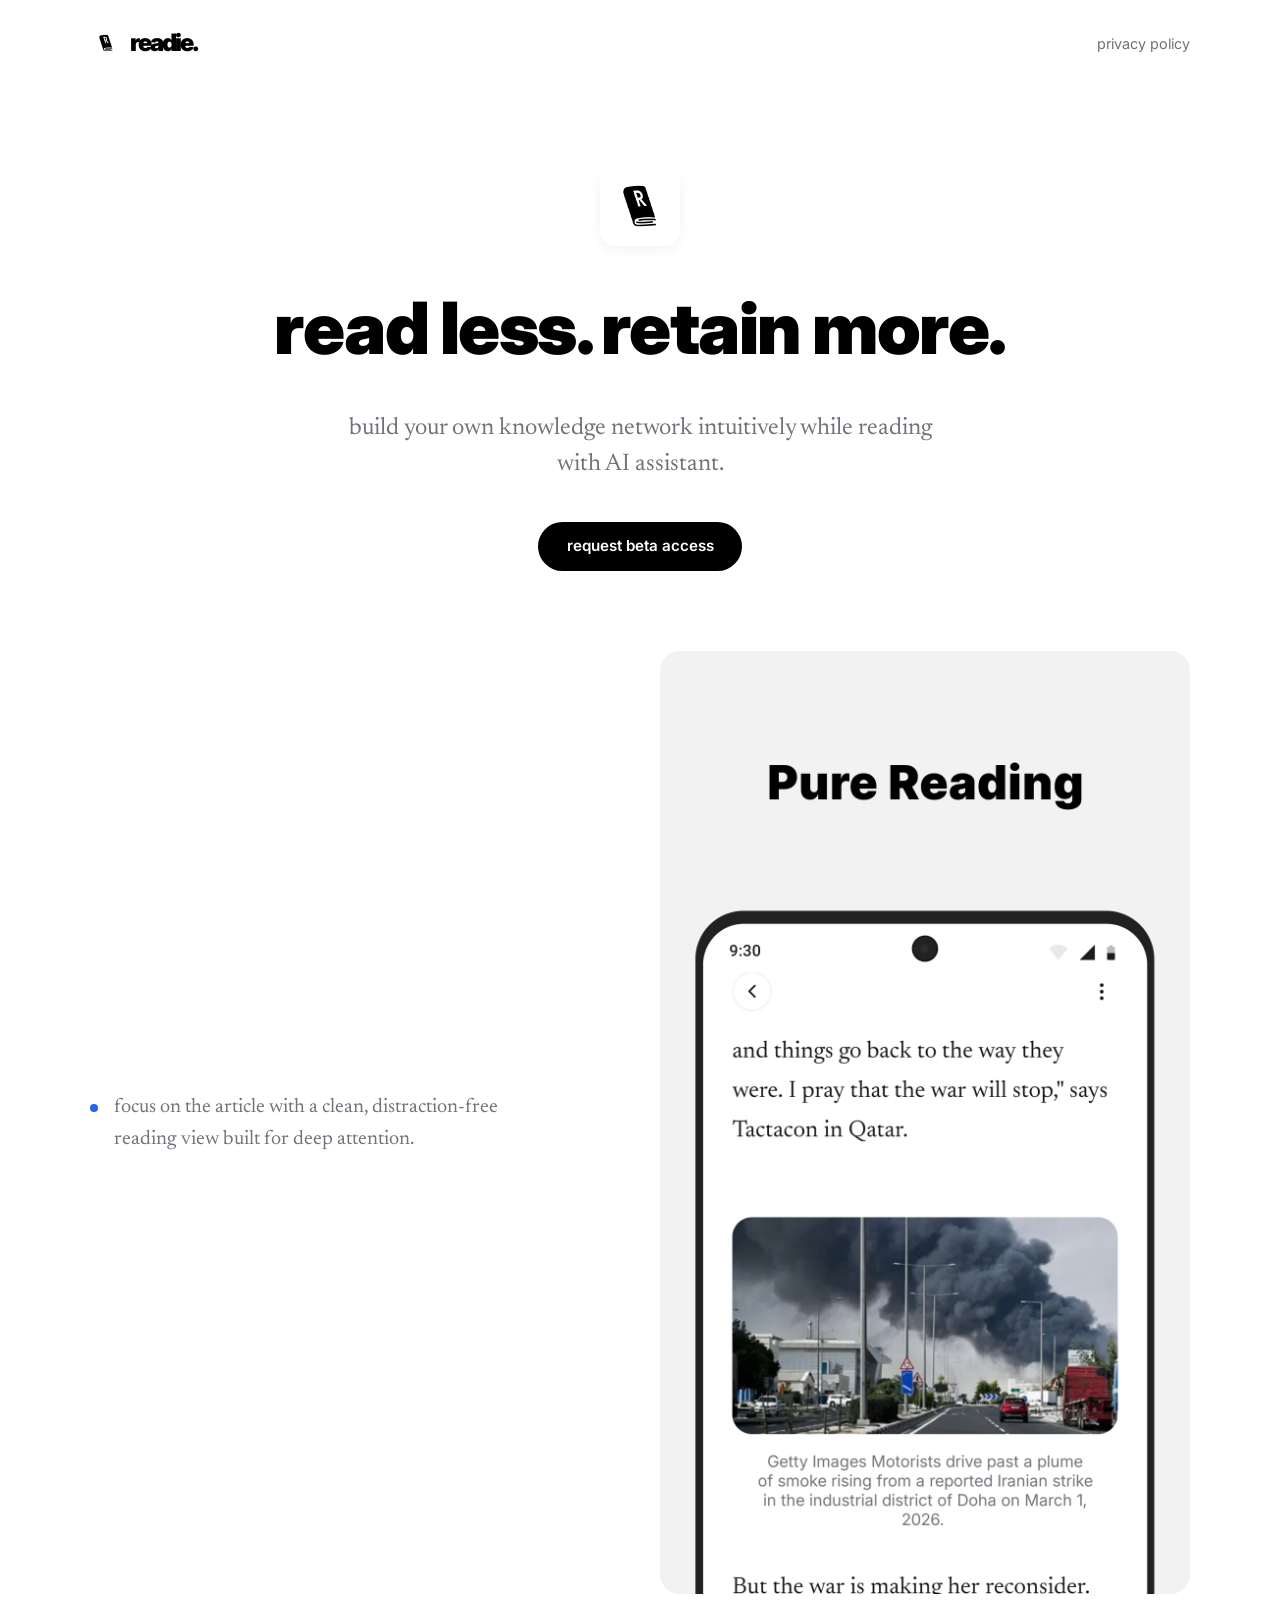
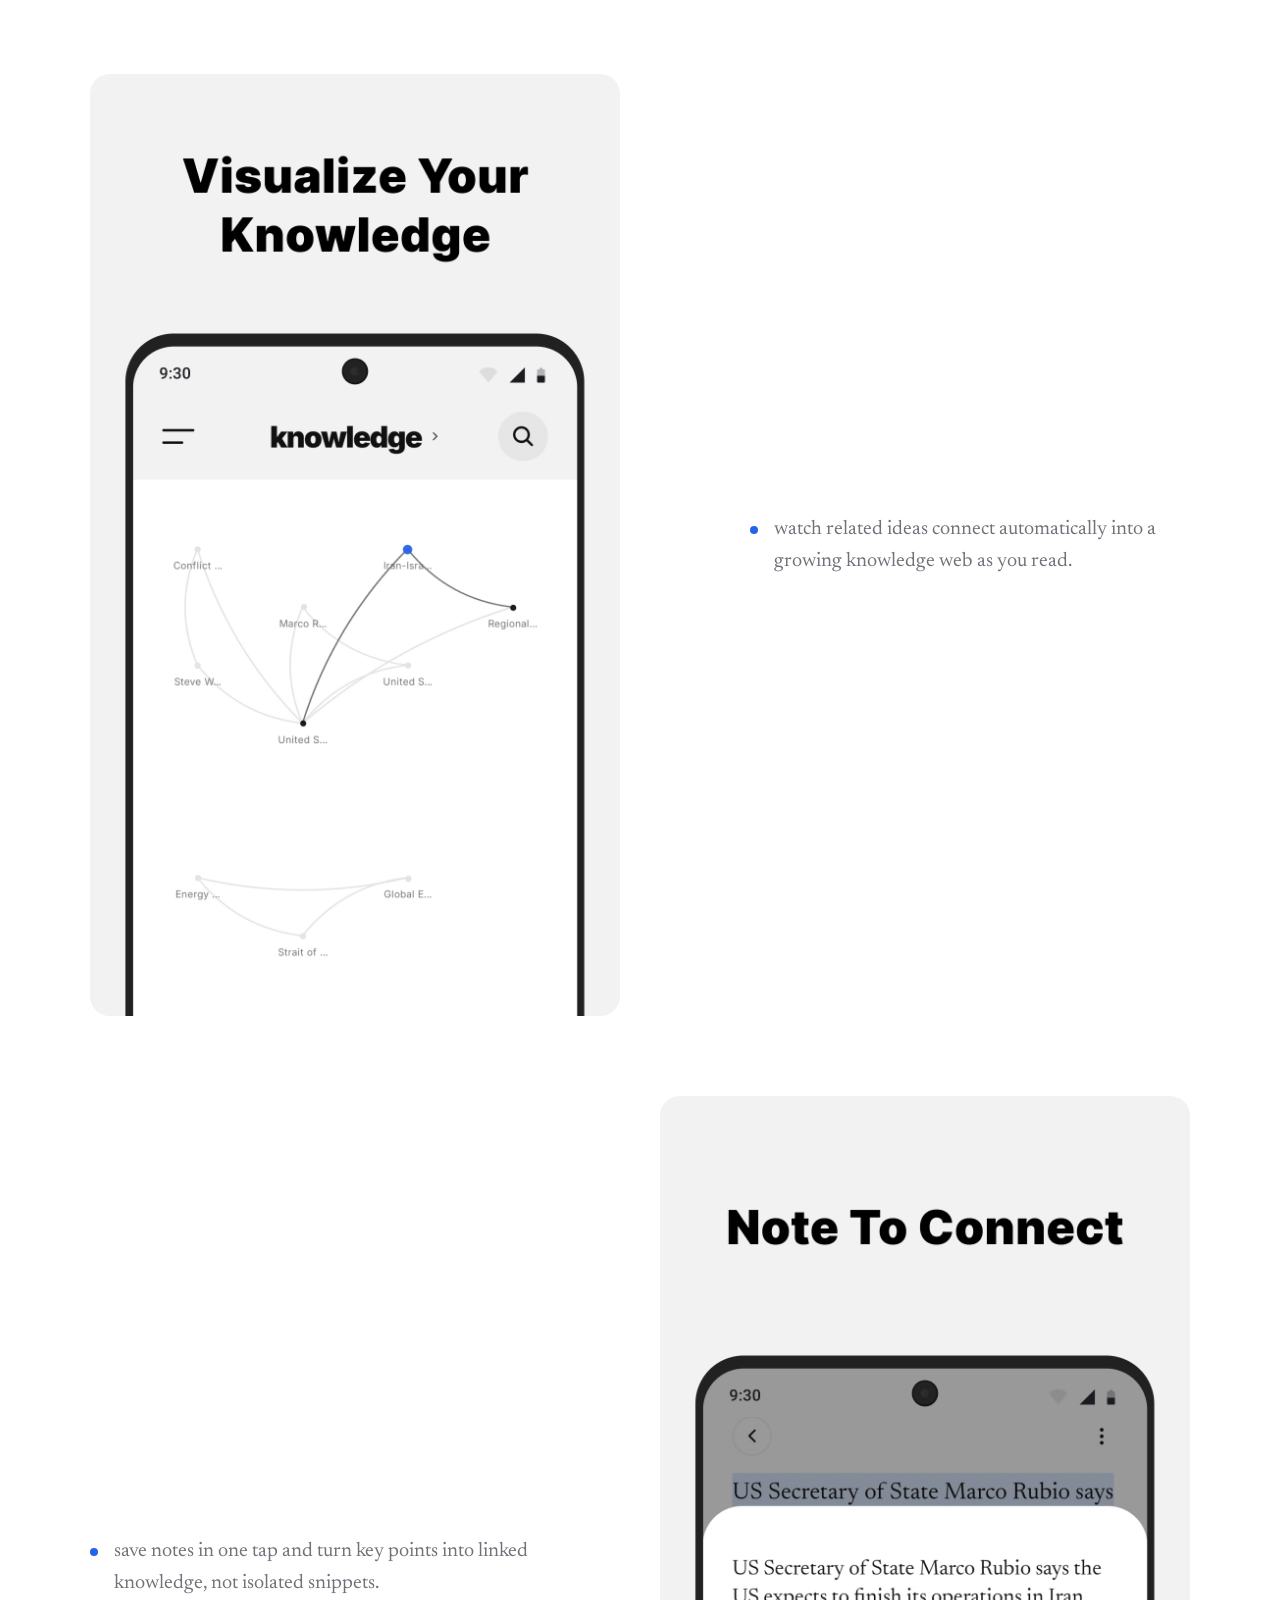
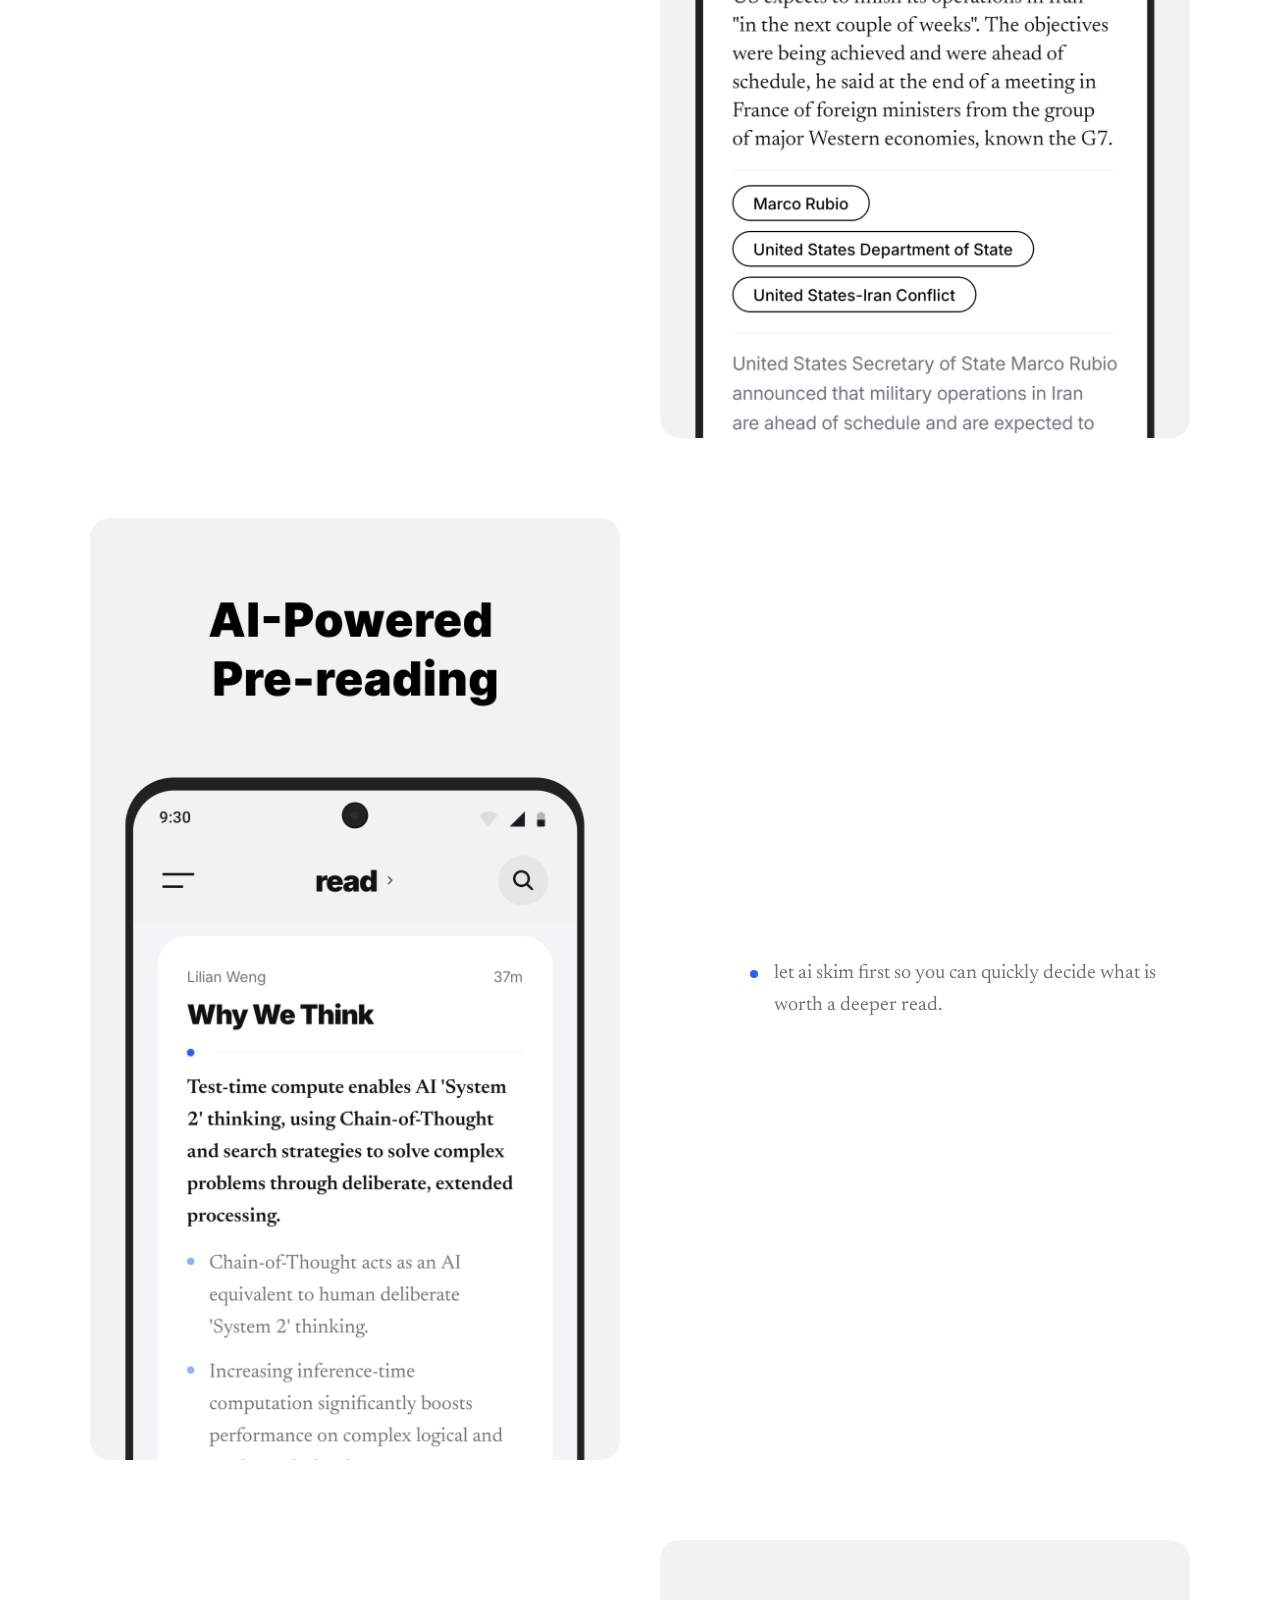
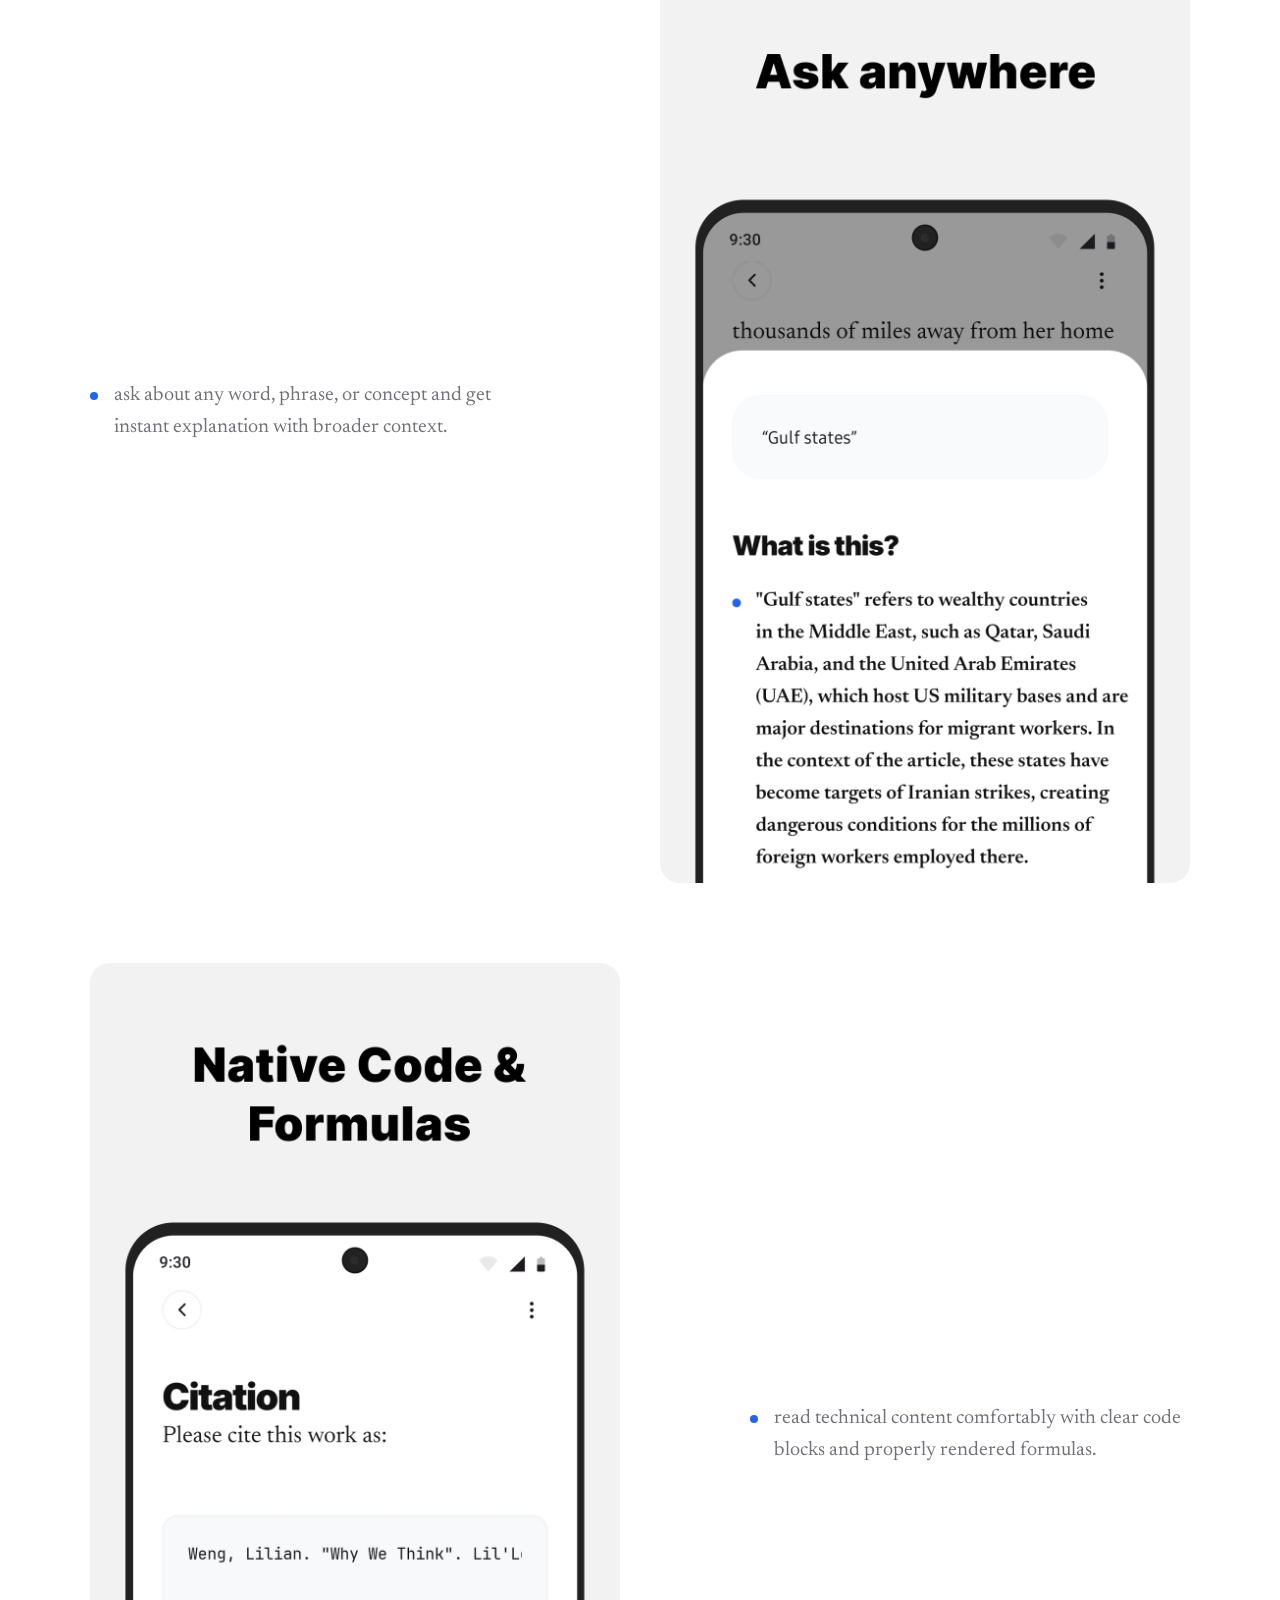
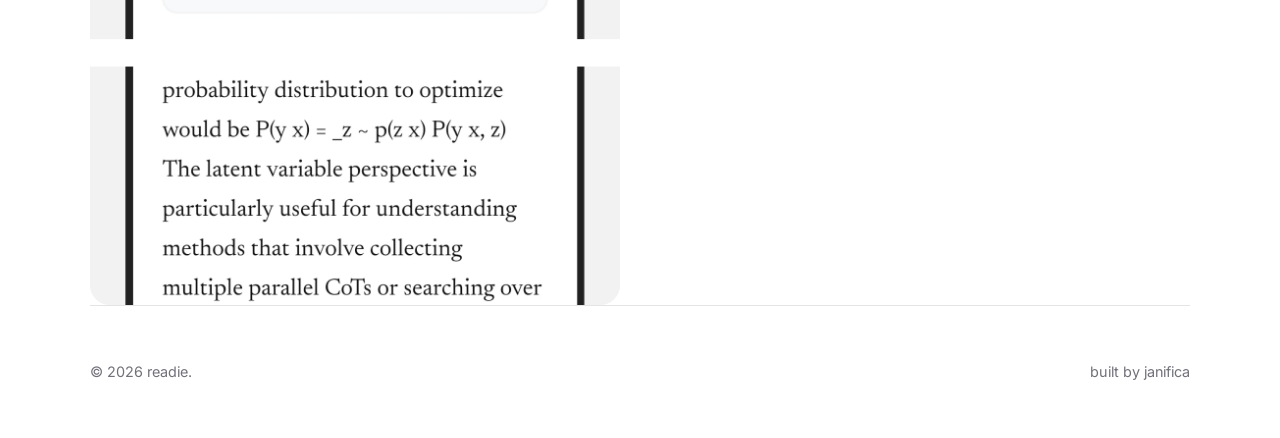
==== index.html @ bcc153c6 "Update index.html" ====
<!-- Summary: Refined landing page for Readie, showcasing minimalist features and AI-powered reading. -->
<!doctype html>
<html lang="en">
  <head>
    <meta charset="UTF-8" />
    <meta name="viewport" content="width=device-width, initial-scale=1" />
    <meta
      name="description"
      content="Readie is a read-later app but beyond that.
It helps you build your own knowledge net intuitively while reading with AI."
    />
    <title>readie. | build your knowledge web</title>
    <link rel="preconnect" href="https://fonts.googleapis.com" />
    <link rel="preconnect" href="https://fonts.gstatic.com" crossorigin="anonymous" />
    <link
      href="https://fonts.googleapis.com/css2?family=Inter:wght@400;600;700;800;900&family=Newsreader:ital,wght@0,400;0,500;0,600;0,700;1,400&display=swap"
      rel="stylesheet"
    />
    <link rel="stylesheet" href="styles.css" />
    <link rel="icon" type="image/png" href="favicon.png" />
  </head>
  <body>
    <main class="wrap">
      <nav class="top-nav" aria-label="Main navigation">
        <span class="brand">
          <img src="assets/images/logo.png" alt="Readie Logo" class="brand-logo" />
          readie.
        </span>
        <a class="nav-link" href="privacy.html">privacy policy</a>
      </nav>

      <section class="hero">
        <img src="assets/images/logo.png" alt="Readie Logo" class="hero-logo" />
        <h1>read less. retain more.</h1>
        <p class="subhead">
          build your own knowledge network intuitively while reading with AI assistant.
        </p>
        <div class="cta-row">
          <a class="btn primary" href="mailto:janificagope@gmail.com?subject=Readie: Request Beta Access">request beta access</a>
        </div>
      </section>

      <div class="showcase">
        <!-- 1. Pure Read -->
        <section class="feature-item">
          <div class="feature-text">
            <p>
              focus on the article with a clean, distraction-free reading view built for deep attention.
            </p>
          </div>
          <div class="feature-image-container">
            <img class="feature-image" src="assets/images/reading.png" alt="Pure Read feature" />
          </div>
        </section>

        <!-- 2. Visualize your knowledge -->
        <section class="feature-item">
          <div class="feature-text">
            <p>
              watch related ideas connect automatically into a growing knowledge web as you read.
            </p>
          </div>
          <div class="feature-image-container">
            <img class="feature-image" src="assets/images/network.png" alt="Visualize Your Knowledge feature" />
          </div>
        </section>

        <!-- 3. Note to connect -->
        <section class="feature-item">
          <div class="feature-text">
            <p>
              save notes in one tap and turn key points into linked knowledge, not isolated snippets.
            </p>
          </div>
          <div class="feature-image-container">
            <img class="feature-image" src="assets/images/notes.png" alt="Note to Connect feature" />
          </div>
        </section>

        <!-- 4. AI-Powered Pre-reading -->
        <section class="feature-item">
          <div class="feature-text">
            <p>
              let ai skim first so you can quickly decide what is worth a deeper read.
            </p>
          </div>
          <div class="feature-image-container">
            <img class="feature-image" src="assets/images/skim.png" alt="AI Pre-reading feature" />
          </div>
        </section>

        <!-- 5. Ask anywhere -->
        <section class="feature-item">
          <div class="feature-text">
            <p>
              ask about any word, phrase, or concept and get instant explanation with broader context.
            </p>
          </div>
          <div class="feature-image-container">
            <img class="feature-image" src="assets/images/context.png" alt="Ask Anywhere feature" />
          </div>
        </section>

        <!-- 6. Native code & formulas -->
        <section class="feature-item">
          <div class="feature-text">
            <p>
              read technical content comfortably with clear code blocks and properly rendered formulas.
            </p>
          </div>
          <div class="feature-image-container">
            <img class="feature-image" src="assets/images/rich-content.png" alt="Native Code & Formulas feature" />
          </div>
        </section>
      </div>
    </main>

    <footer class="wrap">
      <p id="year-footer"></p>
      <p>built by janifica</p>
    </footer>

    <script>
      document.getElementById('year-footer').textContent = `© ${new Date().getFullYear()} readie.`;
    </script>
  </body>
</html>
---- styles.css ----
/* Summary: Refined minimalist design for Readie landing page following the Readie Design System. */
:root {
  --bg: #ffffff;
  --bg-soft: #f9fafb;
  --text-main: #000000;
  --text-muted: #71717a;
  --accent: #2563eb; /* Electric Blue */
  --border: #e4e4e7;
  --surface: #f4f4f5;
  
  /* Spacing tokens */
  --space-2xl: 24px;
  --space-4xl: 40px;
  --space-6xl: 60px;
  --space-7xl: 80px;
}

* {
  box-sizing: border-box;
  -webkit-font-smoothing: antialiased;
}

html, body {
  margin: 0;
  min-height: 100%;
}

body {
  font-family: "Inter", -apple-system, sans-serif;
  color: var(--text-main);
  background-color: var(--bg);
  line-height: 1.6;
  overflow-x: hidden;
}

.wrap {
  width: min(1100px, calc(100% - 3rem));
  margin: 0 auto;
}

/* Header & Nav */
.top-nav {
  display: flex;
  justify-content: space-between;
  align-items: center;
  padding: var(--space-2xl) 0;
  margin-bottom: var(--space-7xl);
}

.brand {
  display: flex;
  align-items: center;
  gap: 8px;
  font-size: 1.5rem;
  font-weight: 900;
  letter-spacing: -2.0px; /* tightest token from skill */
  text-transform: lowercase;
}

.brand-logo {
  width: 32px;
  height: 32px;
  border-radius: 6px;
}

.nav-link {
  text-decoration: none;
  color: var(--text-muted);
  font-size: 0.9rem;
  transition: color 0.2s;
}

.nav-link:hover {
  color: var(--text-main);
}

/* Hero Section */
.hero {
  text-align: center;
  margin-bottom: var(--space-7xl);
  display: flex;
  flex-direction: column;
  align-items: center;
}

.hero-logo {
  width: 80px;
  height: 80px;
  margin-bottom: var(--space-2xl);
  border-radius: 16px;
  box-shadow: 0 4px 12px rgba(0, 0, 0, 0.05);
}

h1 {
  font-size: clamp(2.5rem, 8vw, 4.5rem);
  font-weight: 900;
  letter-spacing: -1.5px;
  margin: 0 0 var(--space-2xl);
  text-transform: lowercase;
}

.subhead {
  font-family: "Newsreader", serif;
  font-size: clamp(1.2rem, 3vw, 1.5rem);
  color: var(--text-muted);
  max-width: 600px;
  margin: 0 auto var(--space-4xl);
  line-height: 1.5;
}

/* CTA */
.cta-row {
  display: flex;
  justify-content: center;
  gap: 1rem;
}

.btn {
  padding: 0.8rem 1.8rem;
  border-radius: 999px;
  text-decoration: none;
  font-weight: 600;
  font-size: 0.95rem;
  transition: all 0.2s;
}

.btn.primary {
  background-color: var(--text-main);
  color: var(--bg);
}

.btn.primary:hover {
  opacity: 0.85;
}

.btn.ghost {
  border: 1px solid var(--border);
  color: var(--text-main);
}

.btn.ghost:hover {
  background-color: var(--surface);
}

/* Feature Showcase */
.showcase {
  margin-top: var(--space-7xl);
  display: flex;
  flex-direction: column;
  gap: var(--space-7xl);
}

.feature-item {
  display: grid;
  grid-template-columns: 1fr 1fr;
  align-items: center;
  gap: var(--space-4xl);
}

.feature-item:nth-child(even) {
  direction: rtl;
}

.feature-item:nth-child(even) .feature-text {
  direction: ltr;
}

.feature-text {
  max-width: 440px;
}

.feature-text h2 {
  font-size: 2.2rem;
  font-weight: 900;
  letter-spacing: -1.0px;
  margin-bottom: 1rem;
  text-transform: lowercase;
}

.feature-text p {
  font-family: "Newsreader", serif;
  font-size: 1.25rem;
  color: var(--text-muted);
  line-height: 1.6;
  position: relative;
  padding-left: 1.5rem;
}

.feature-text p::before {
  content: "";
  position: absolute;
  left: 0;
  top: 0.65em;
  width: 8px;
  height: 8px;
  background-color: var(--accent);
  border-radius: 50%;
}

.feature-image-container {
  display: flex;
  justify-content: center;
  align-items: center;
}

.feature-image {
  max-width: 100%;
  height: auto;
  border-radius: 20px;
}

/* Responsive */
@media (max-width: 768px) {
  .feature-item {
    grid-template-columns: 1fr;
    text-align: center;
  }

  .feature-item:nth-child(even) {
    direction: ltr;
  }

  .feature-text {
    margin: 0 auto;
  }
  
  h1 {
    font-size: 2.5rem;
  }
  
  .top-nav {
    margin-bottom: var(--space-4xl);
  }
}

/* Footer */
footer {
  margin-top: var(--space-7xl);
  padding: var(--space-4xl) 0;
  border-top: 1px solid var(--border);
  display: flex;
  justify-content: space-between;
  color: var(--text-muted);
  font-size: 0.9rem;
}
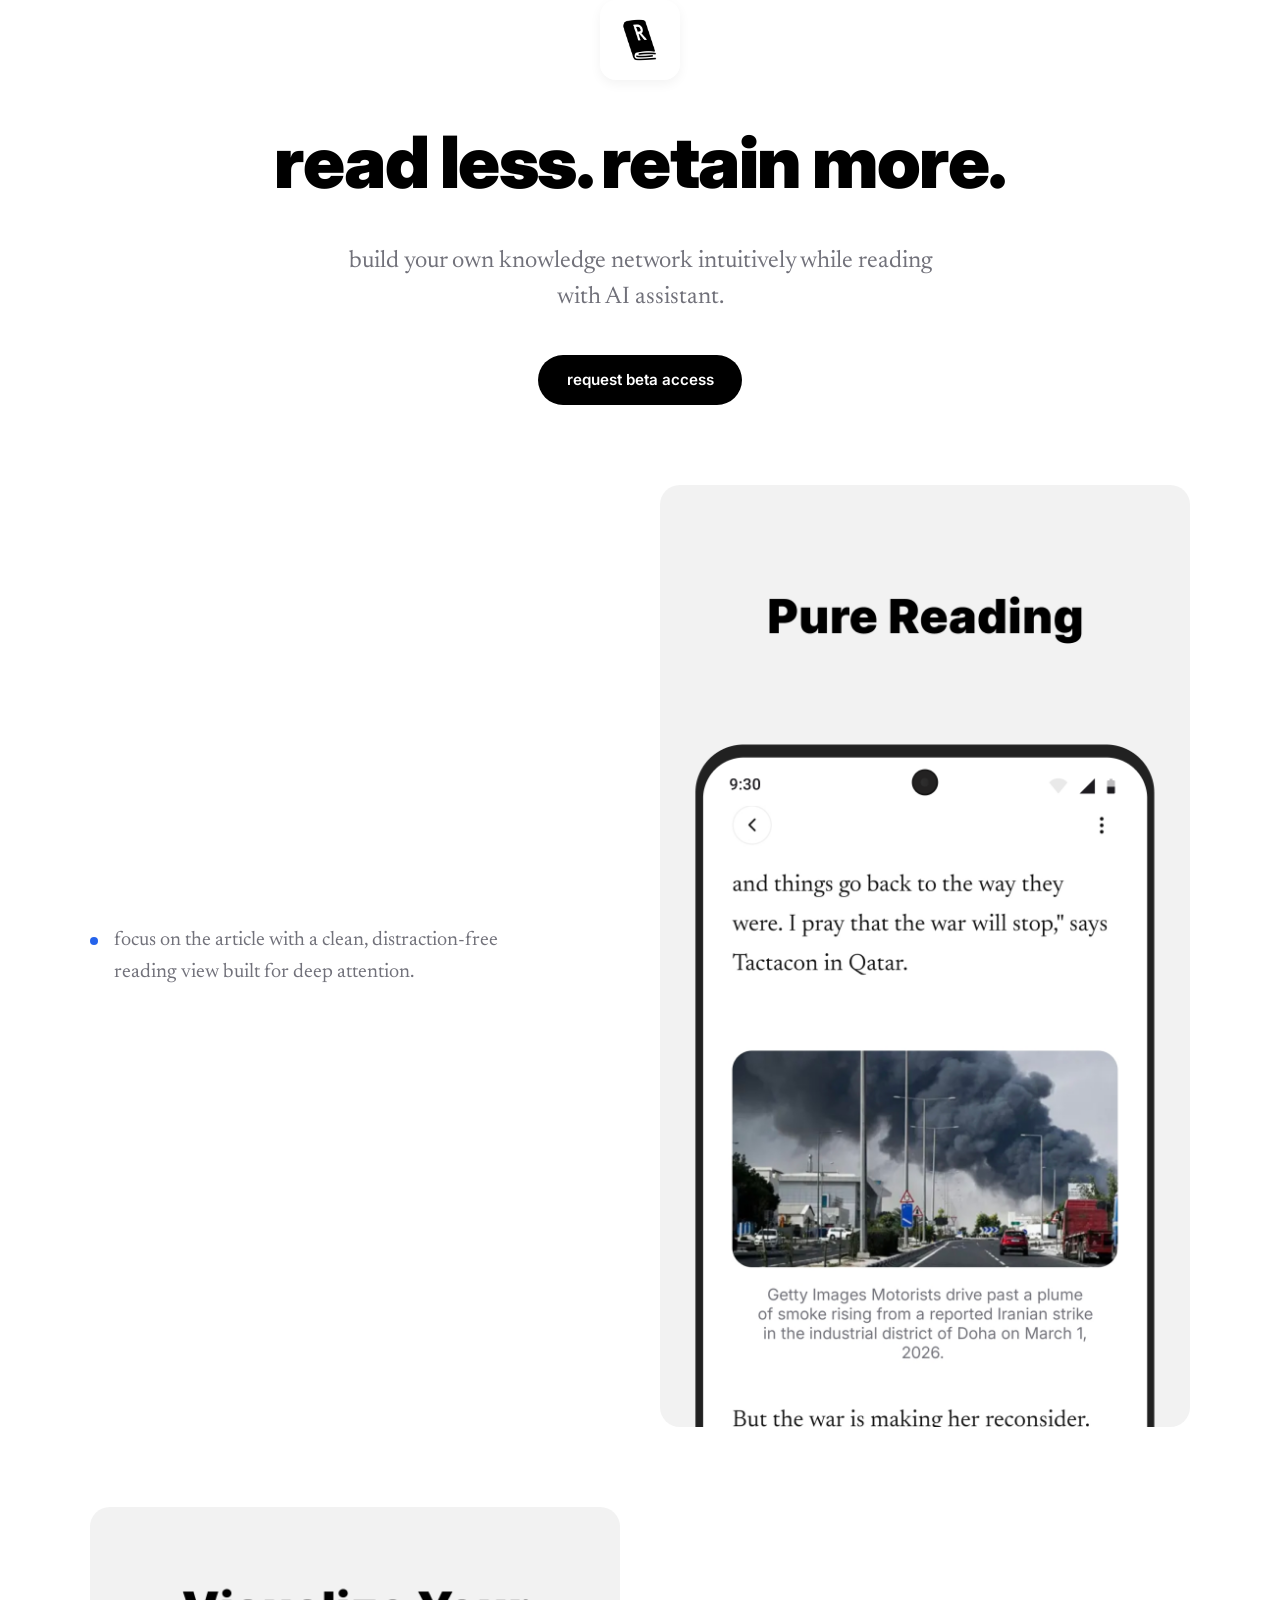
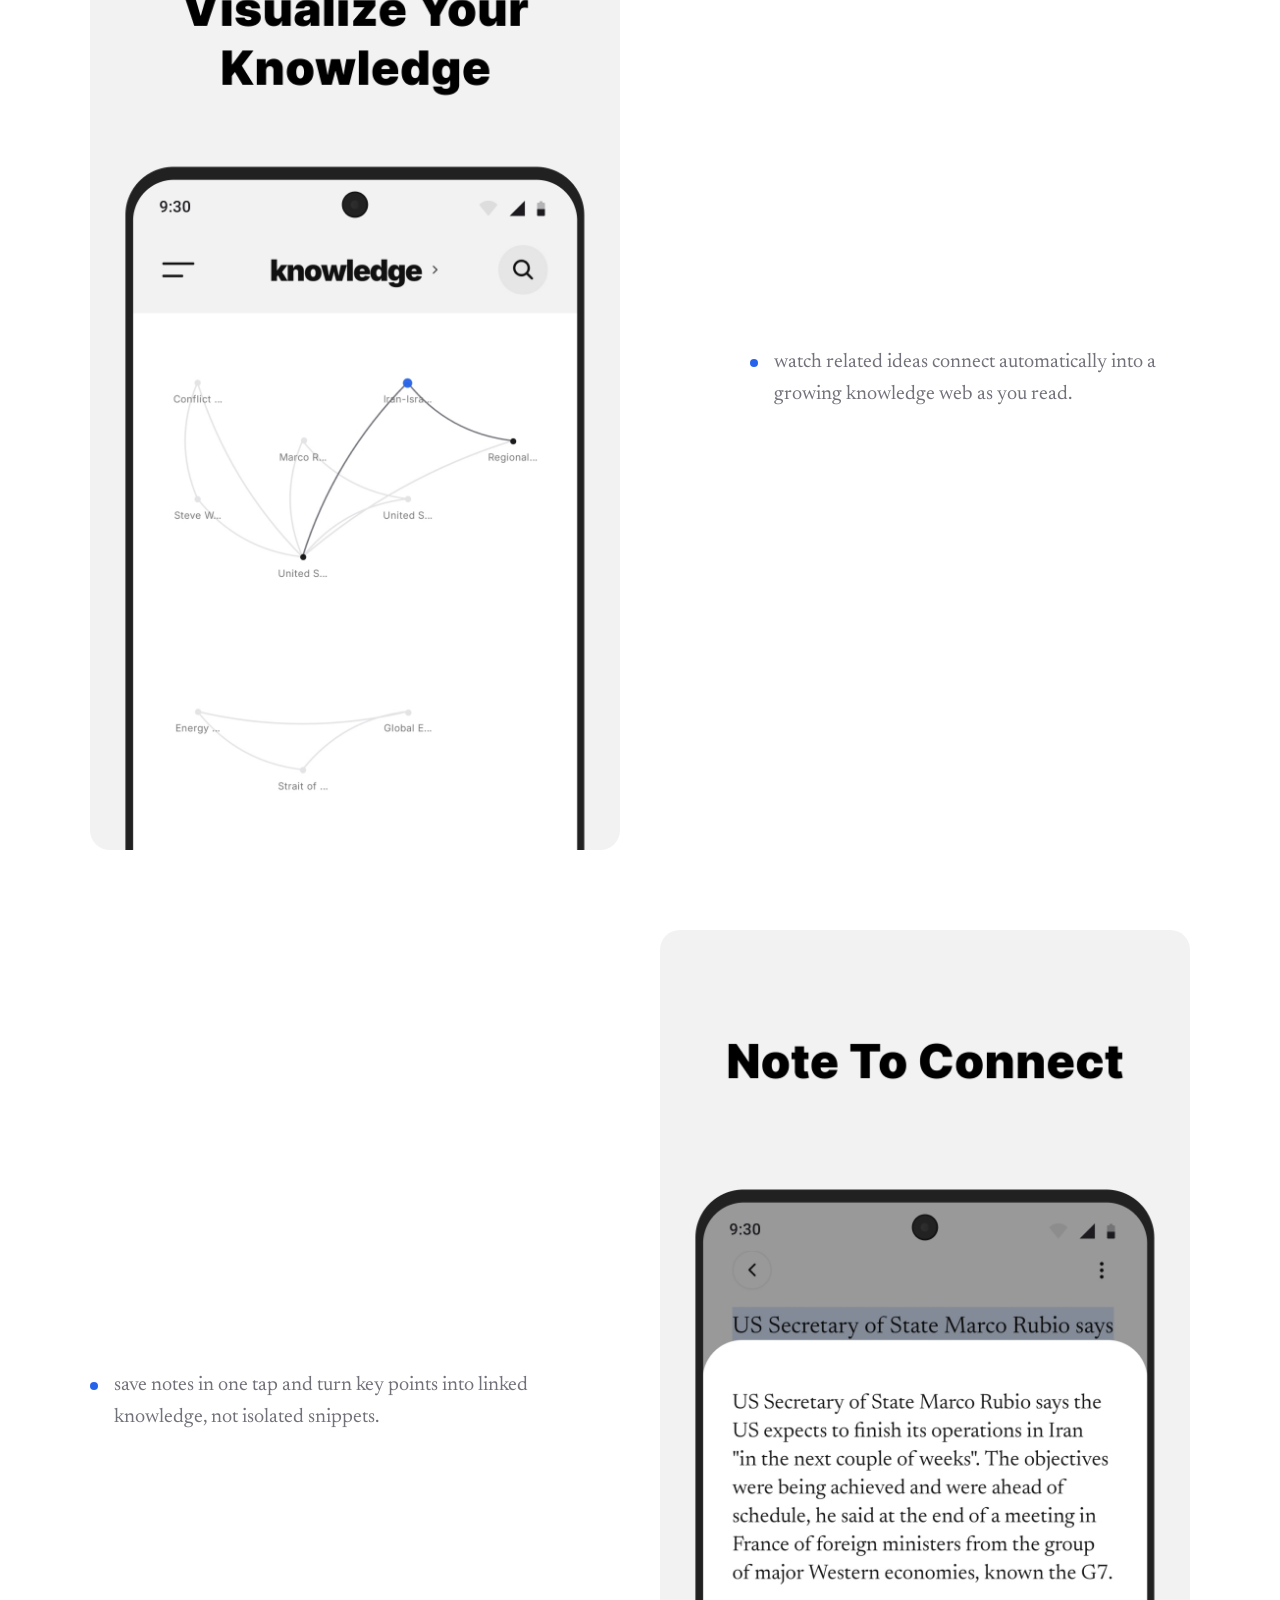
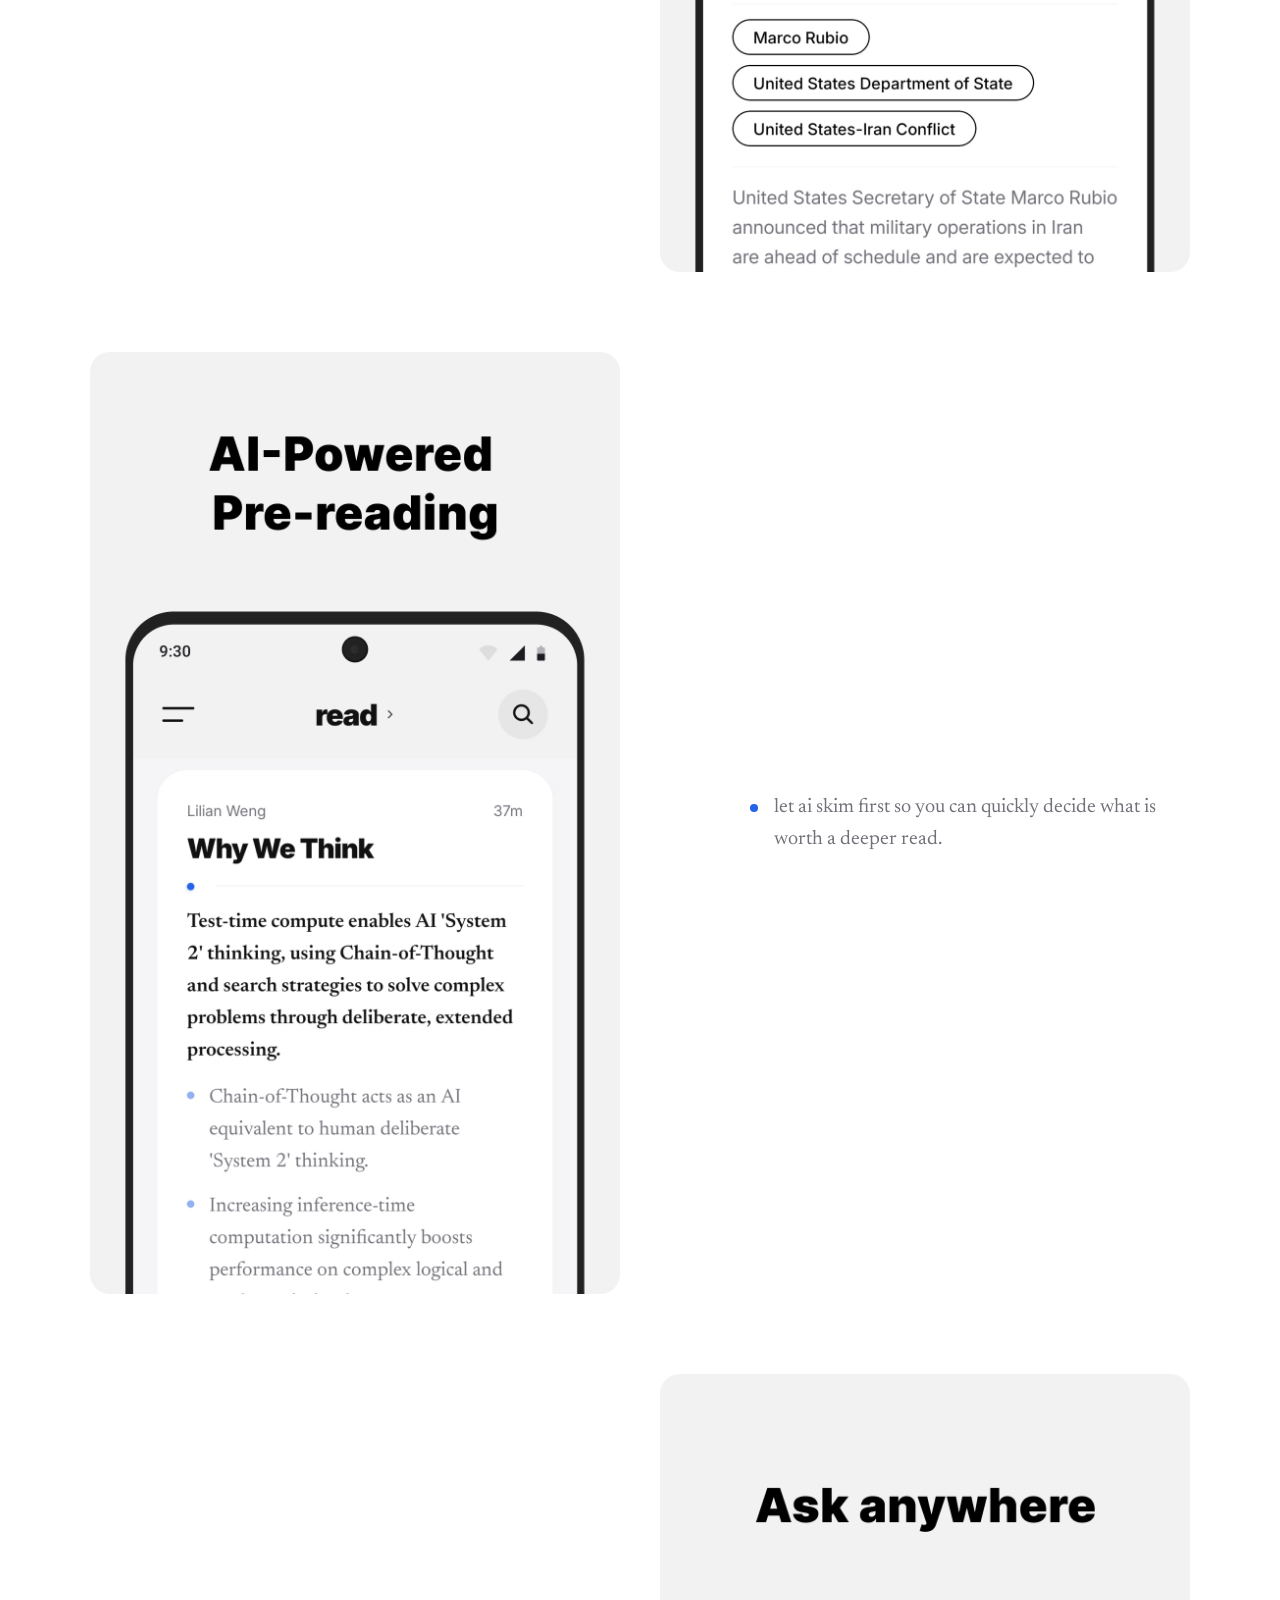
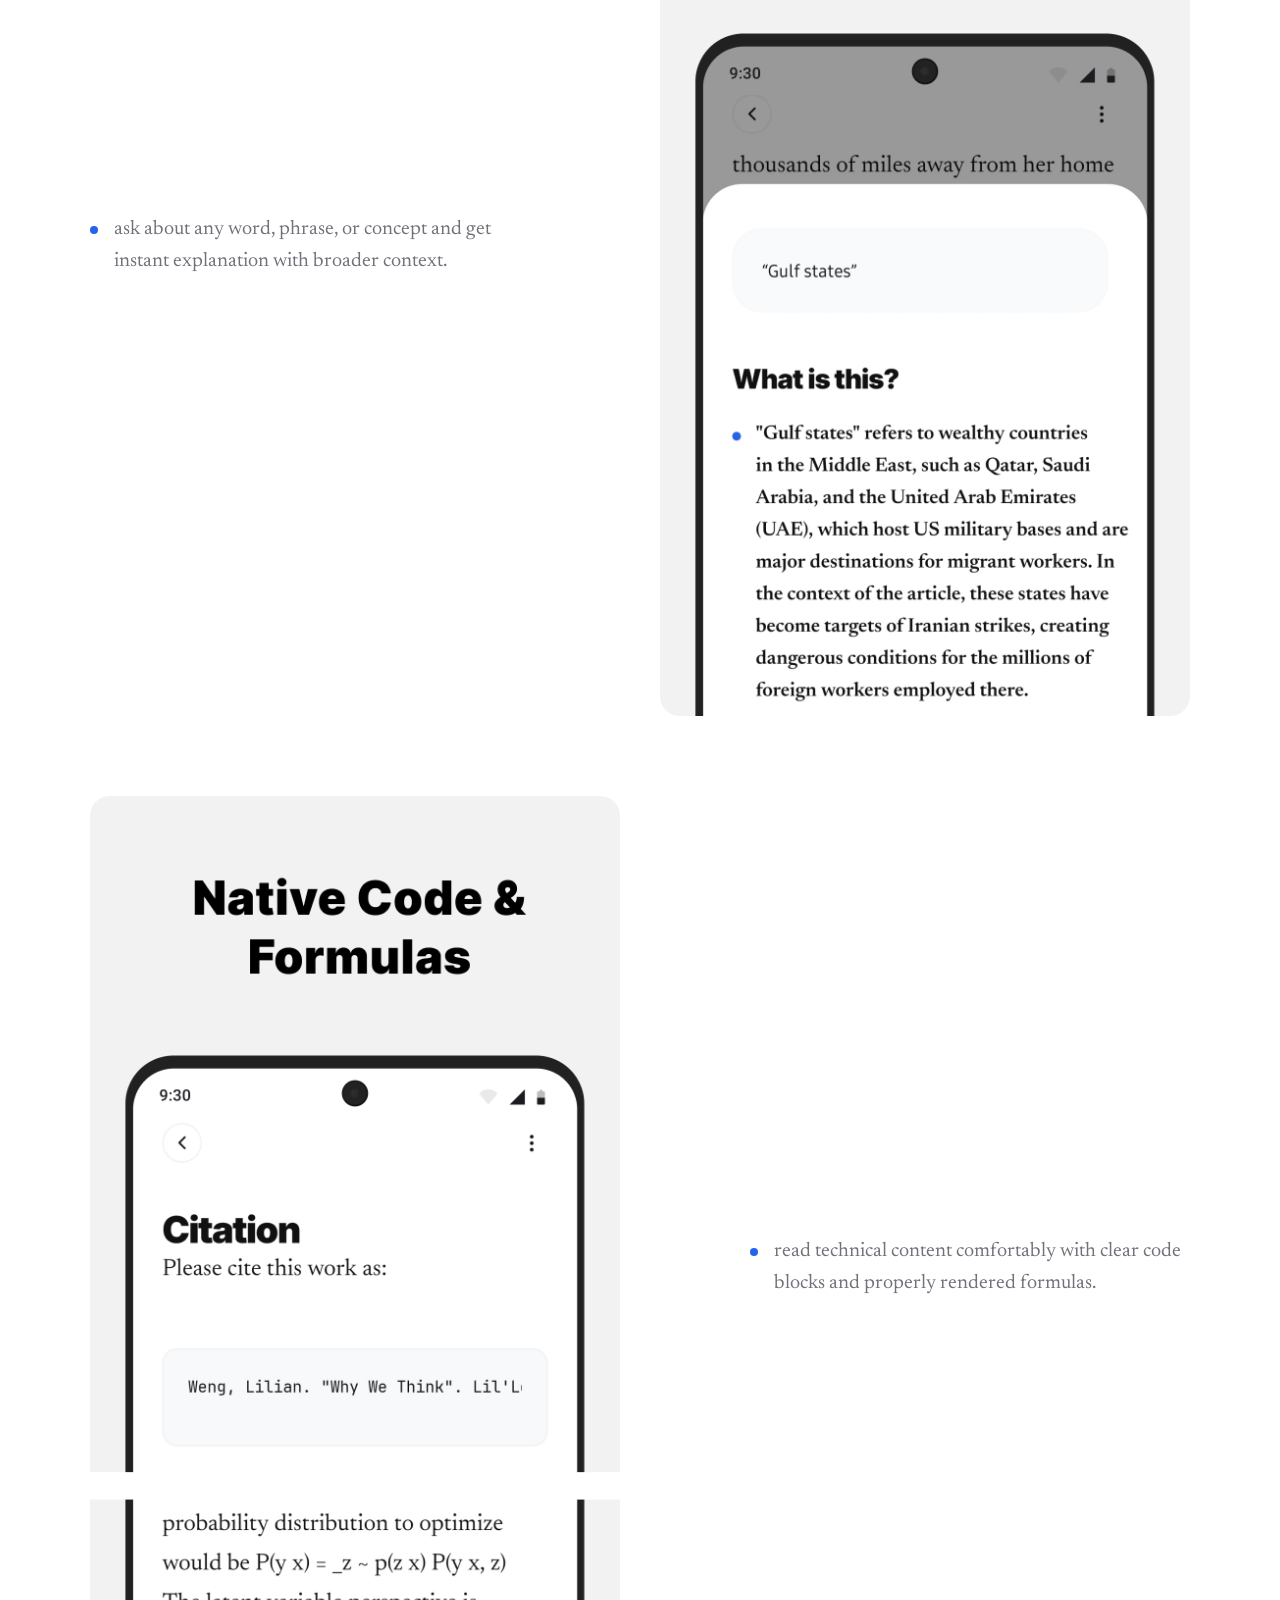
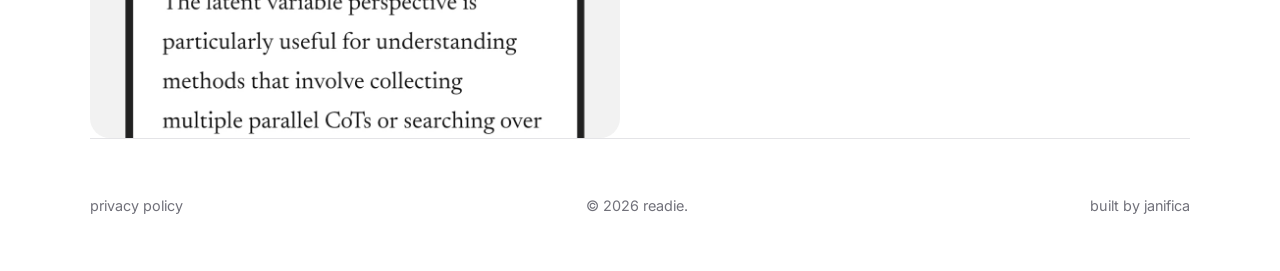
==== commit 3ee0df40: "Update index.html" ====
--- a/index.html
+++ b/index.html
@@ -21,13 +21,7 @@
   </head>
   <body>
     <main class="wrap">
-      <nav class="top-nav" aria-label="Main navigation">
-        <span class="brand">
-          <img src="assets/images/logo.png" alt="Readie Logo" class="brand-logo" />
-          readie.
-        </span>
-        <a class="nav-link" href="privacy.html">privacy policy</a>
-      </nav>
+    
 
       <section class="hero">
         <img src="assets/images/logo.png" alt="Readie Logo" class="hero-logo" />
@@ -116,6 +110,7 @@
     </main>
 
     <footer class="wrap">
+      <p><a class="nav-link" href="privacy.html">privacy policy</a></p>
       <p id="year-footer"></p>
       <p>built by janifica</p>
     </footer>
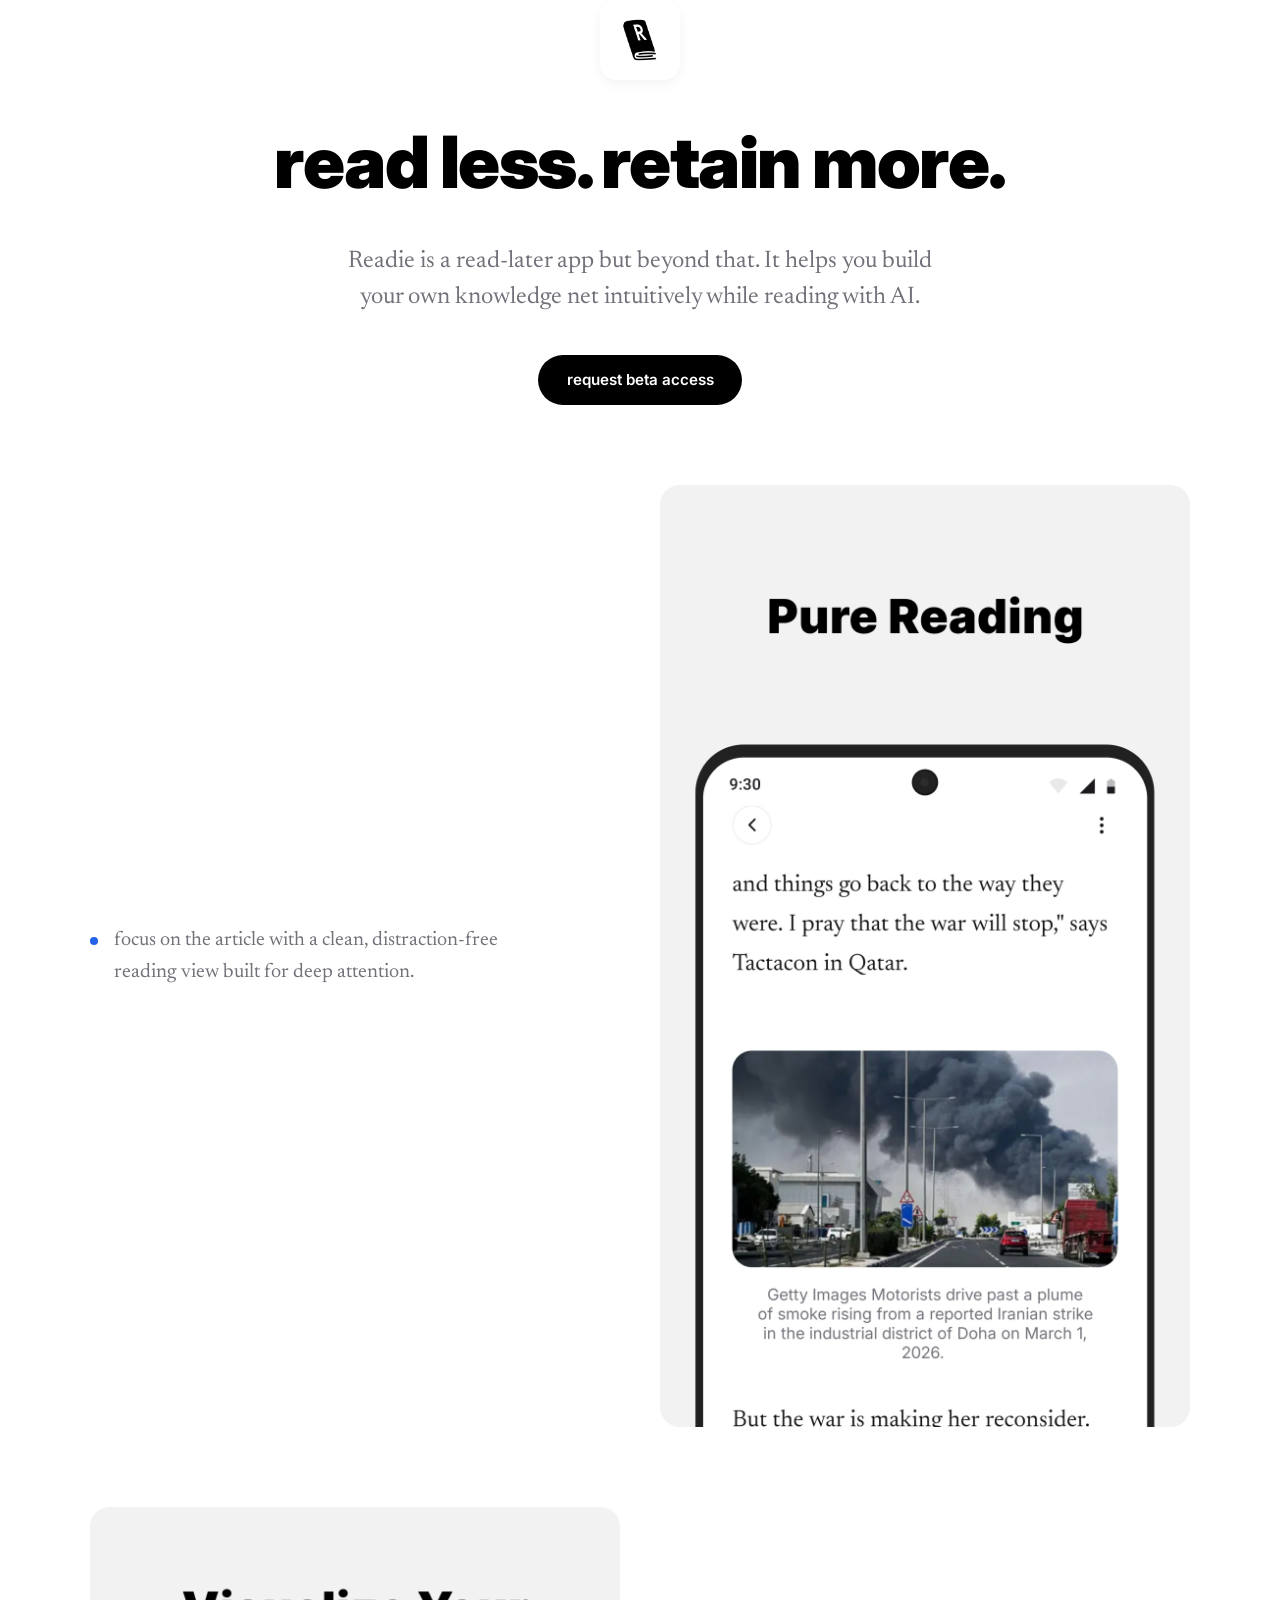
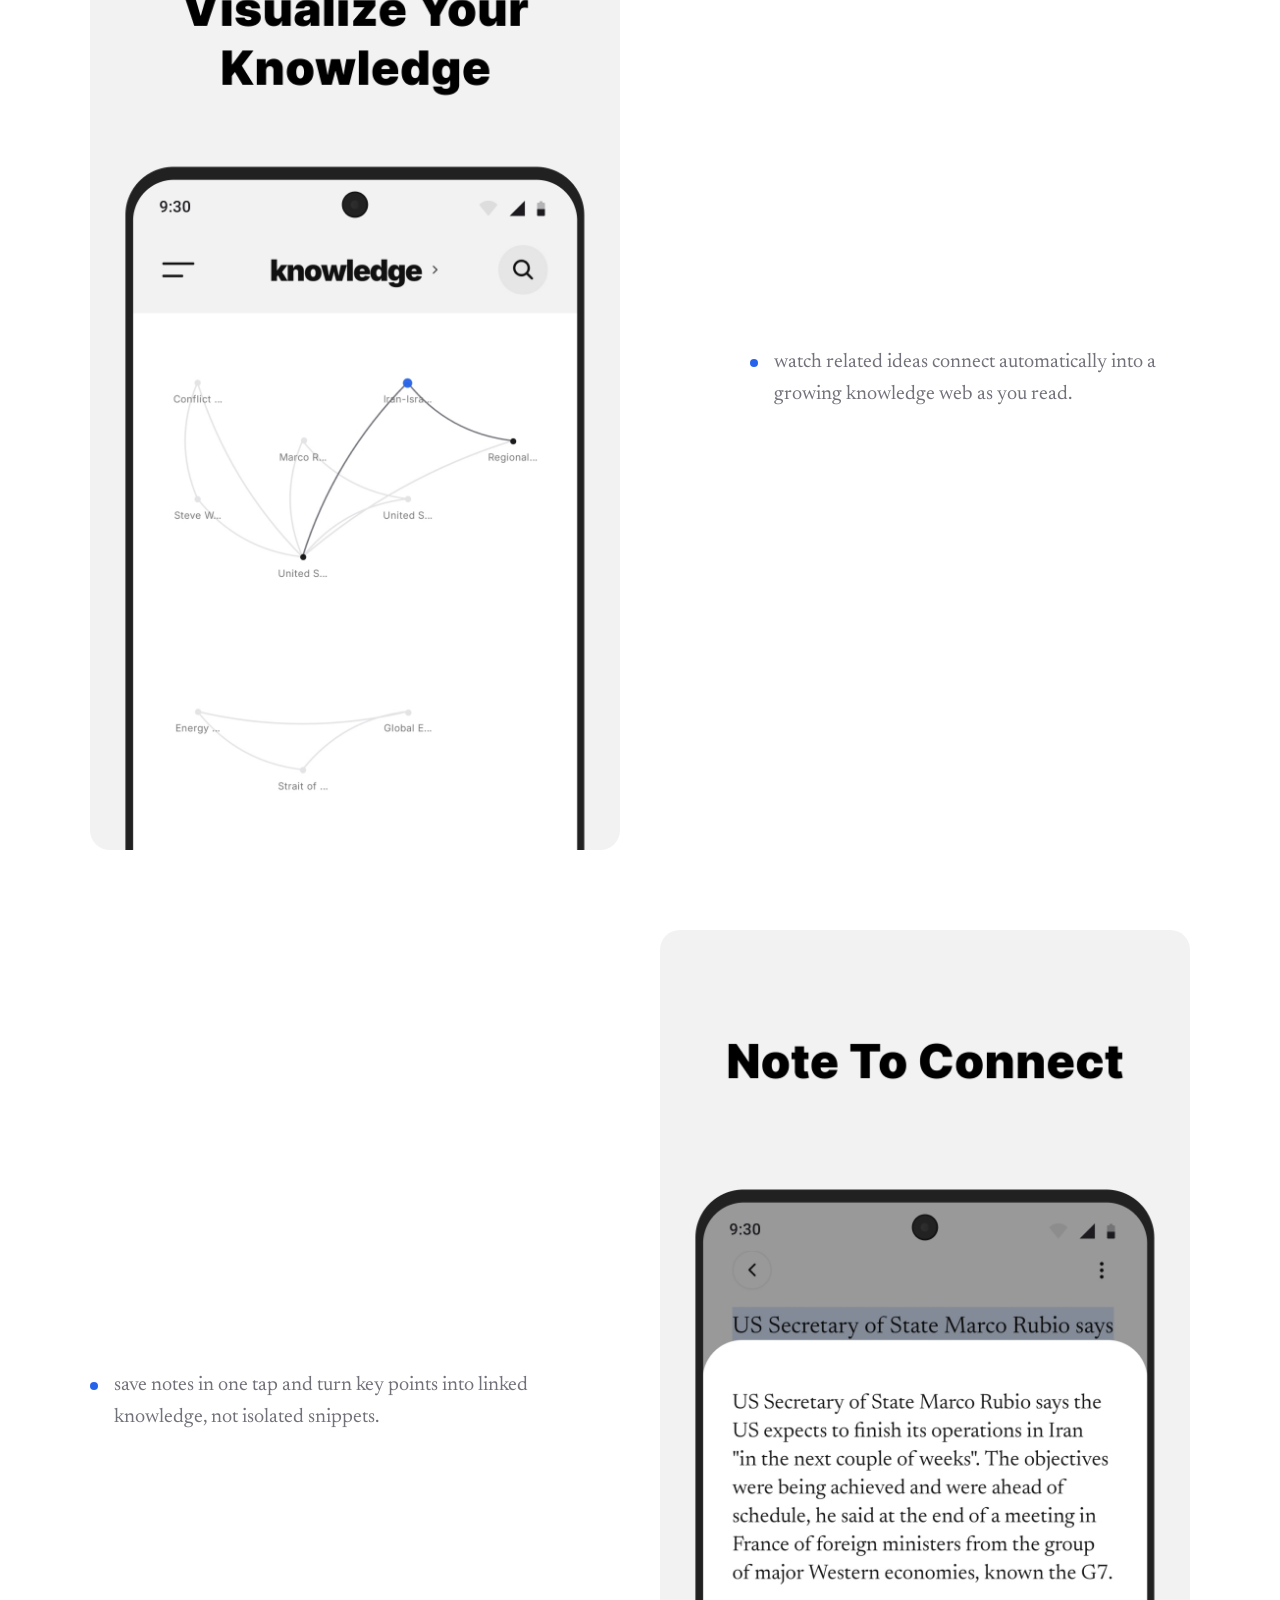
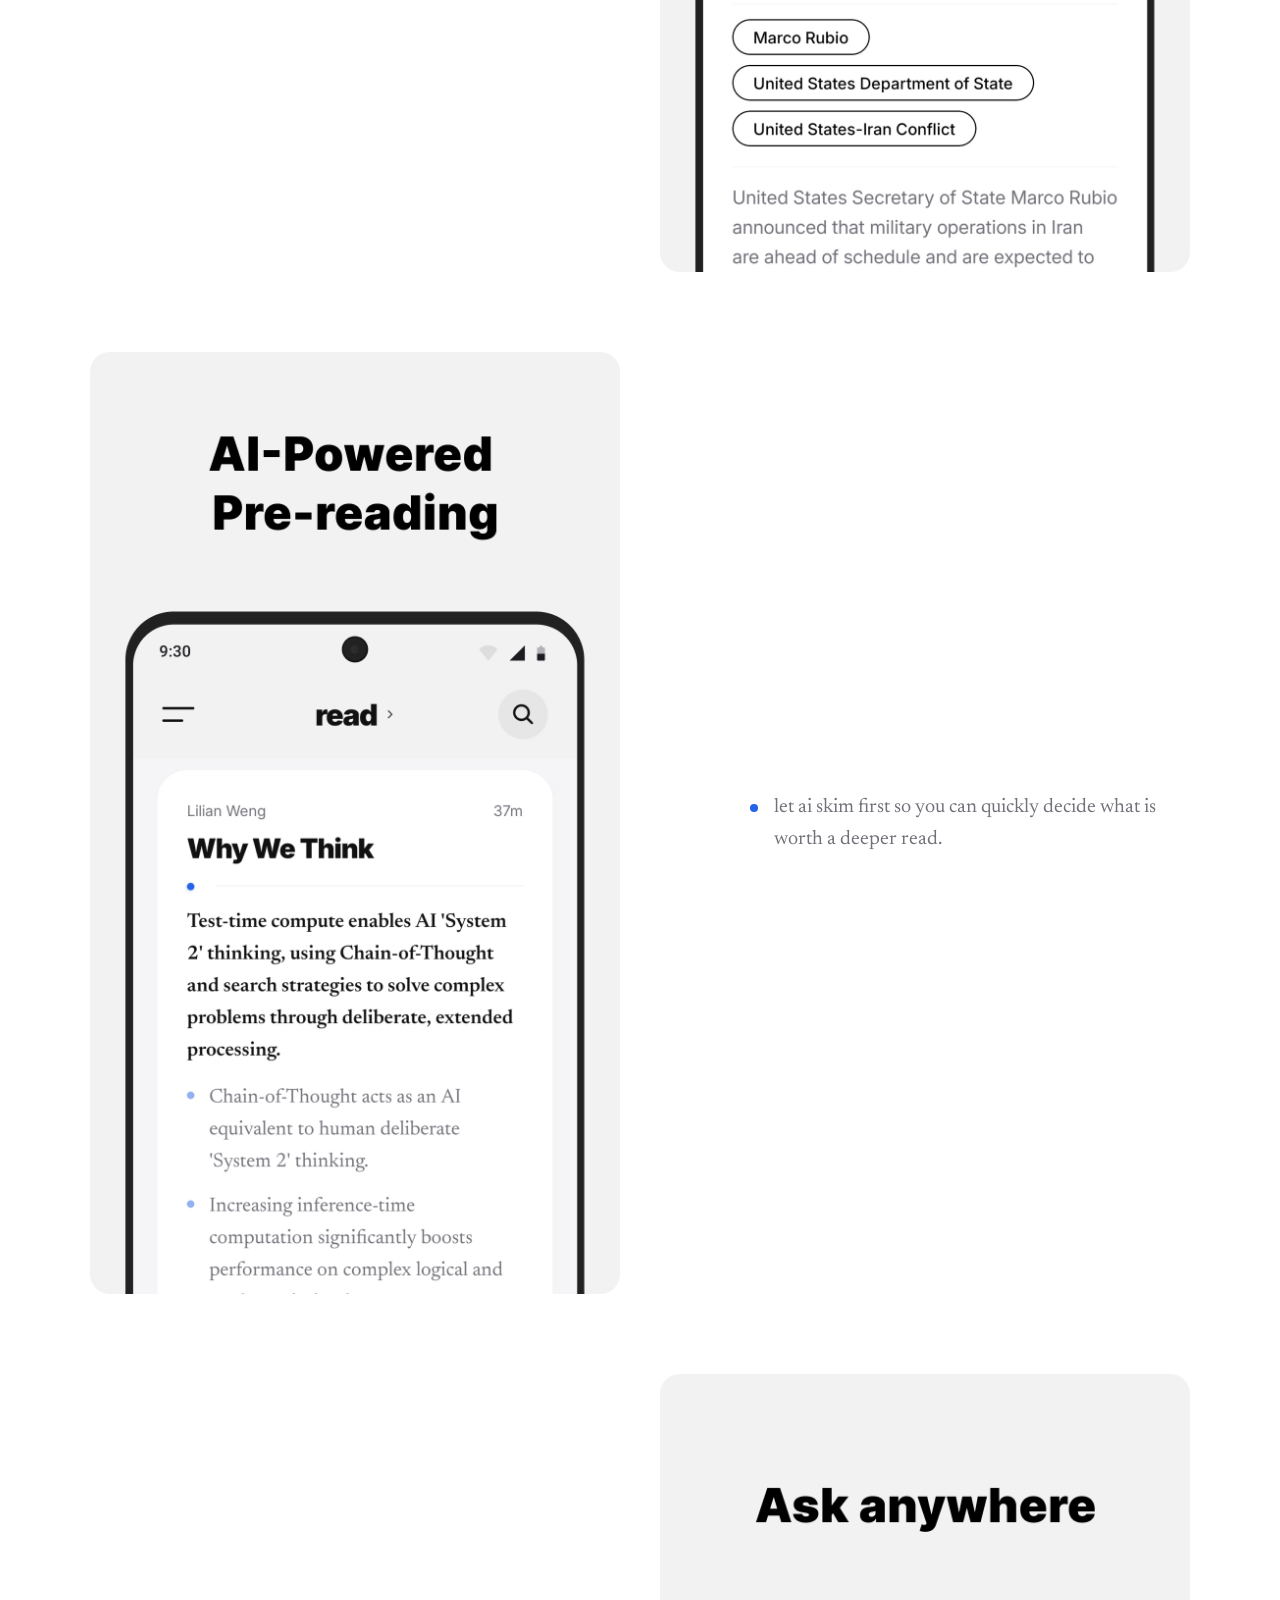
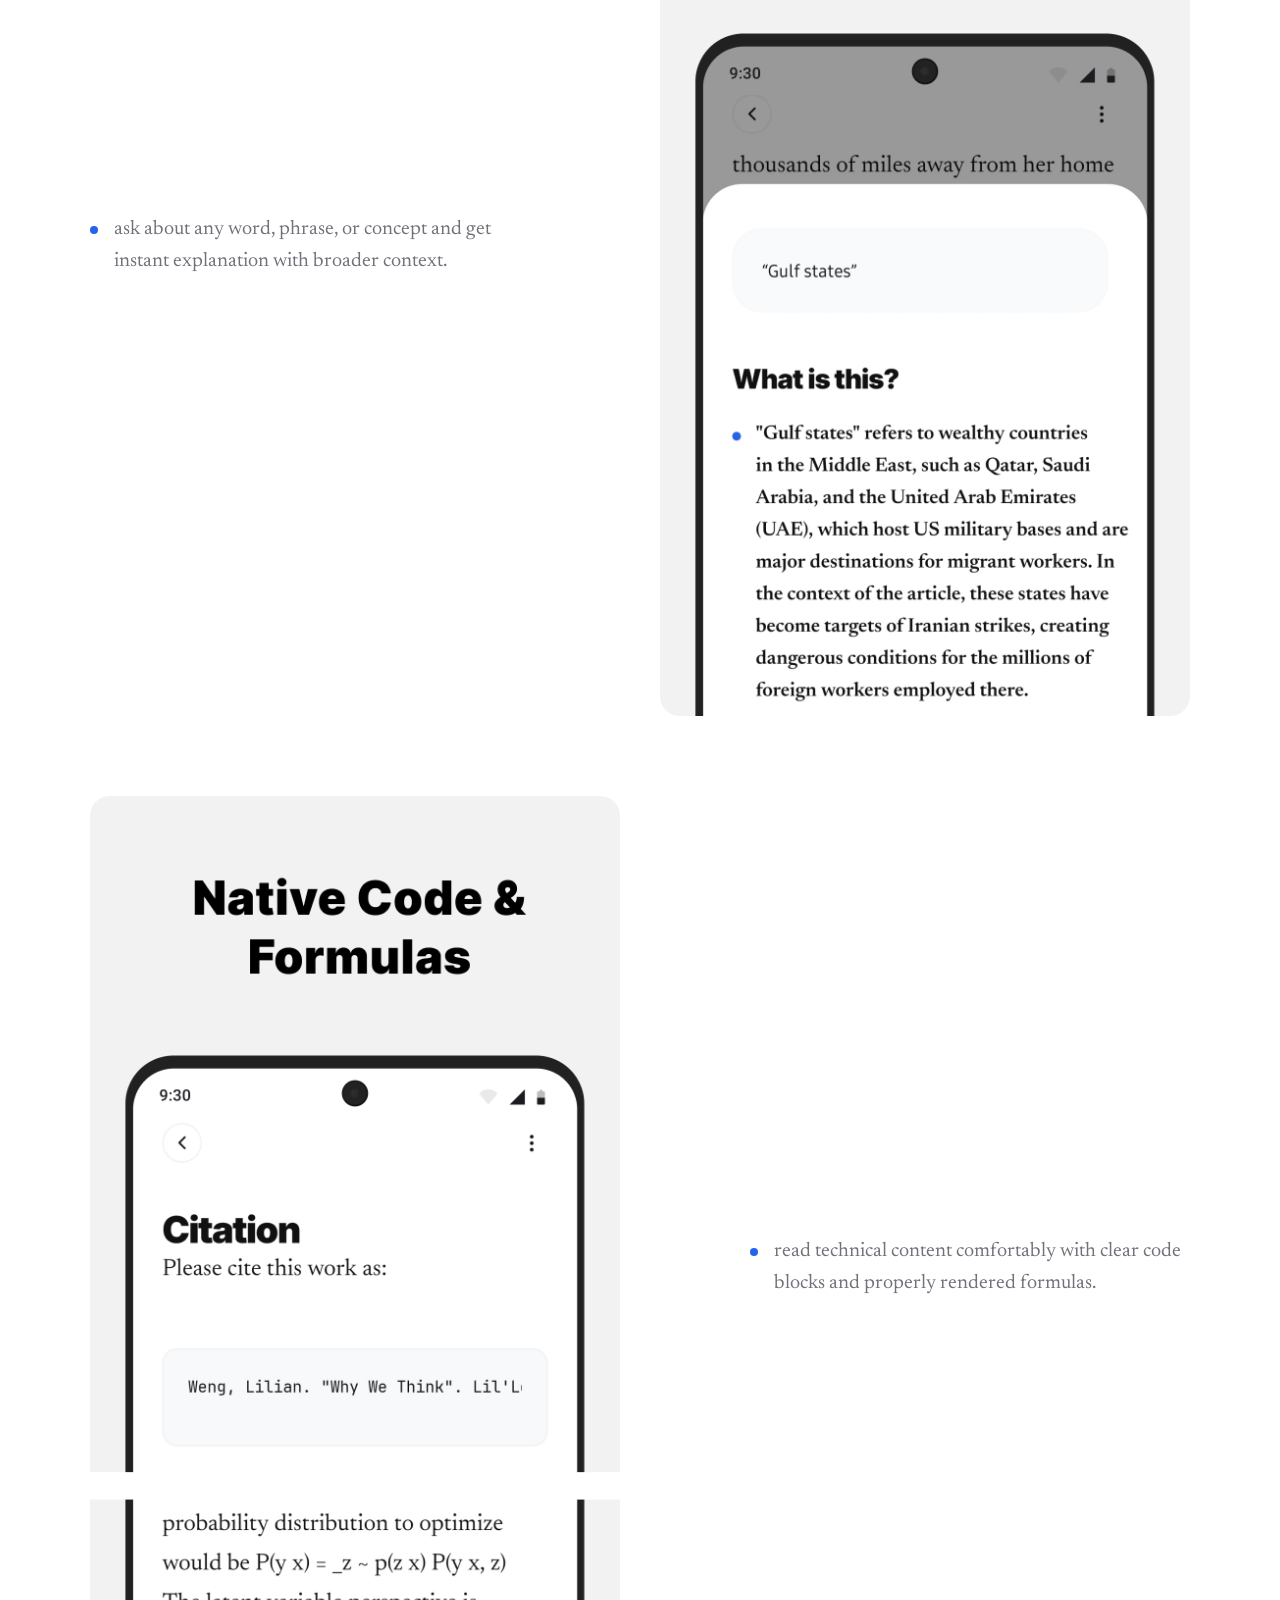
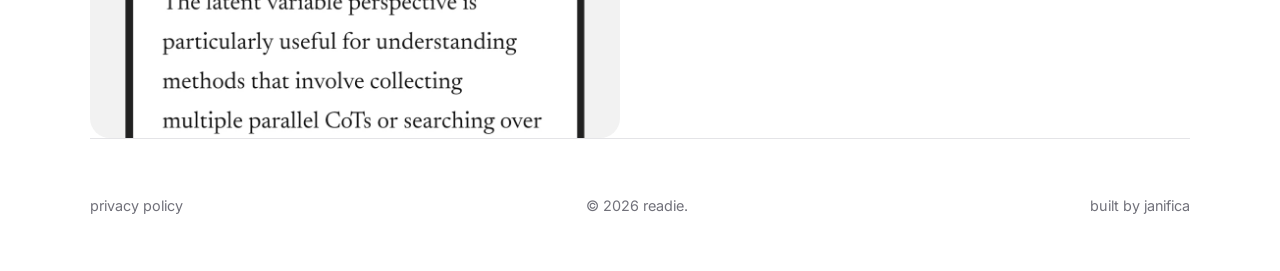
==== commit b2f0b939: "Update index.html" ====
--- a/index.html
+++ b/index.html
@@ -6,8 +6,7 @@
     <meta name="viewport" content="width=device-width, initial-scale=1" />
     <meta
       name="description"
-      content="Readie is a read-later app but beyond that.
-It helps you build your own knowledge net intuitively while reading with AI."
+      content="Readie is a read-later app but beyond that. It helps you build your own knowledge net intuitively while reading with AI."
     />
     <title>readie. | build your knowledge web</title>
     <link rel="preconnect" href="https://fonts.googleapis.com" />
@@ -27,7 +26,8 @@
         <img src="assets/images/logo.png" alt="Readie Logo" class="hero-logo" />
         <h1>read less. retain more.</h1>
         <p class="subhead">
-          build your own knowledge network intuitively while reading with AI assistant.
+          Readie is a read-later app but beyond that. 
+          It helps you build your own knowledge net intuitively while reading with AI.
         </p>
         <div class="cta-row">
           <a class="btn primary" href="mailto:janificagope@gmail.com?subject=Readie: Request Beta Access">request beta access</a>
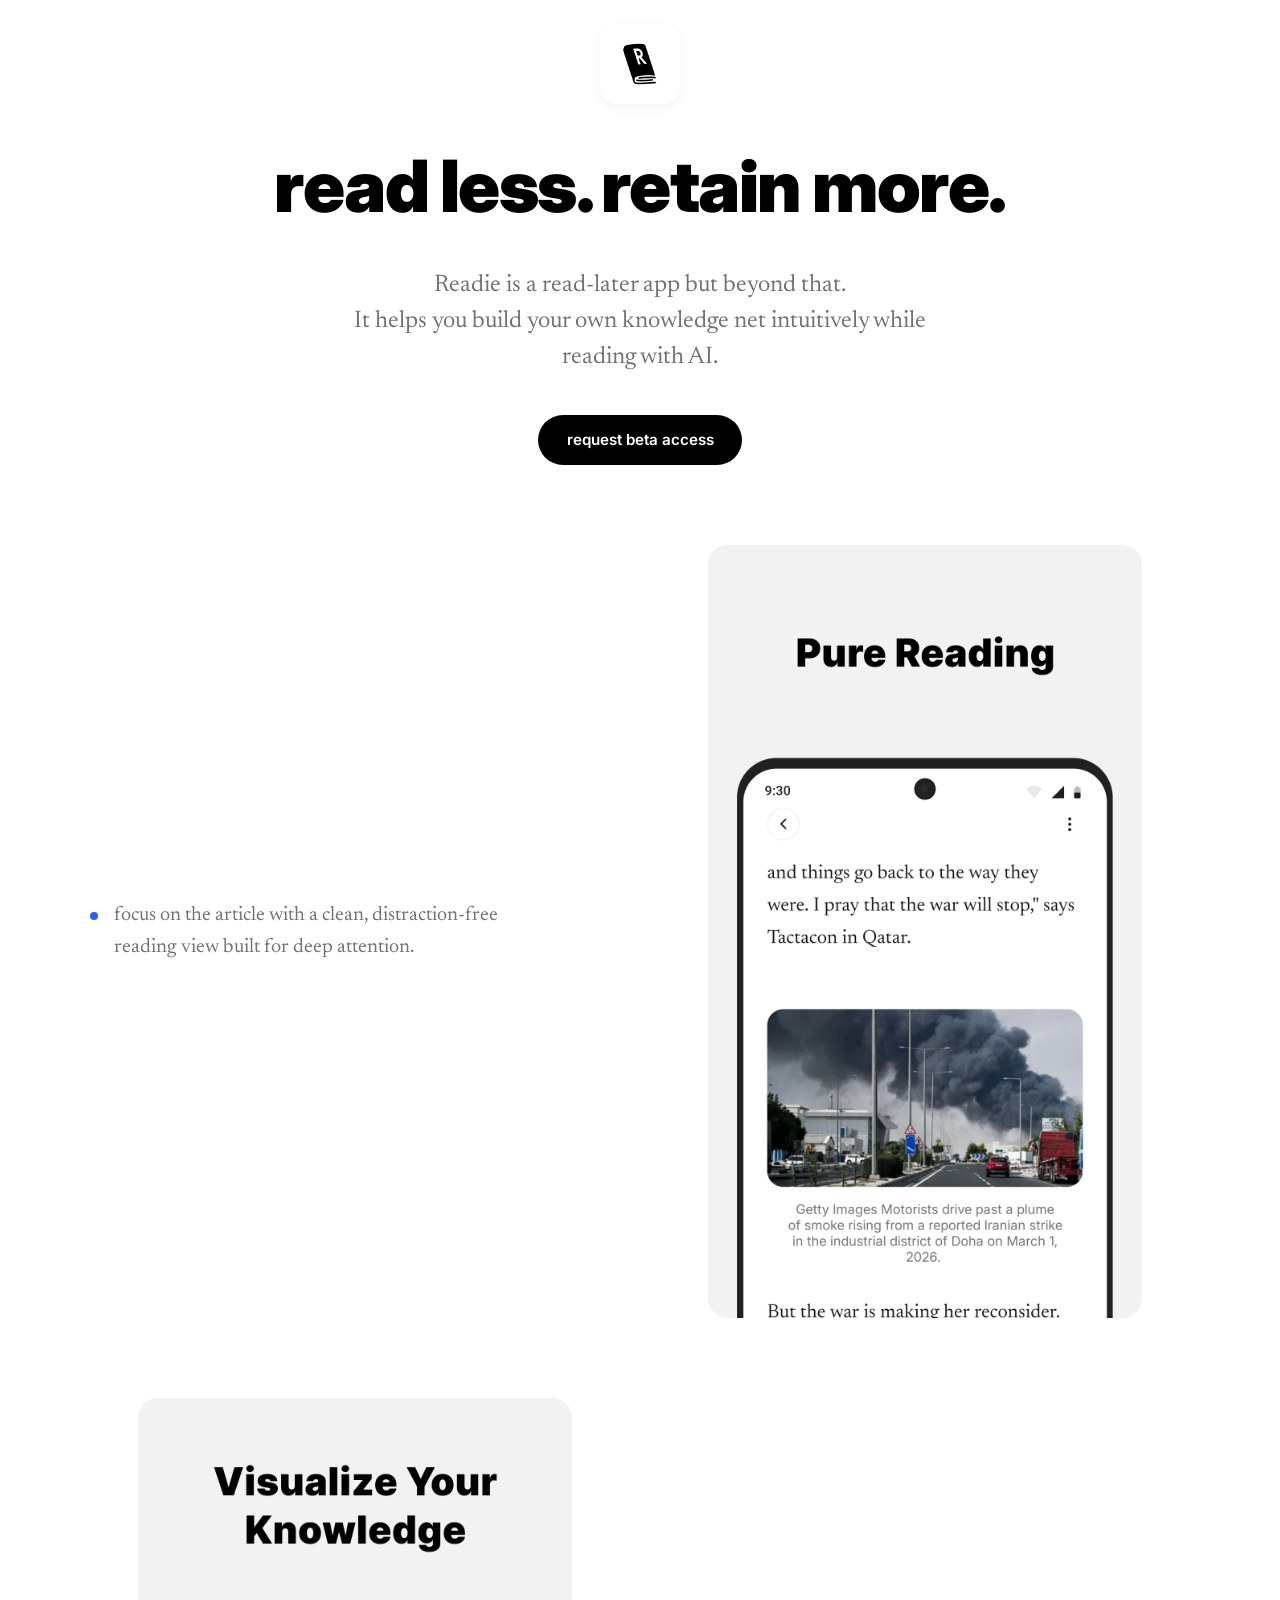
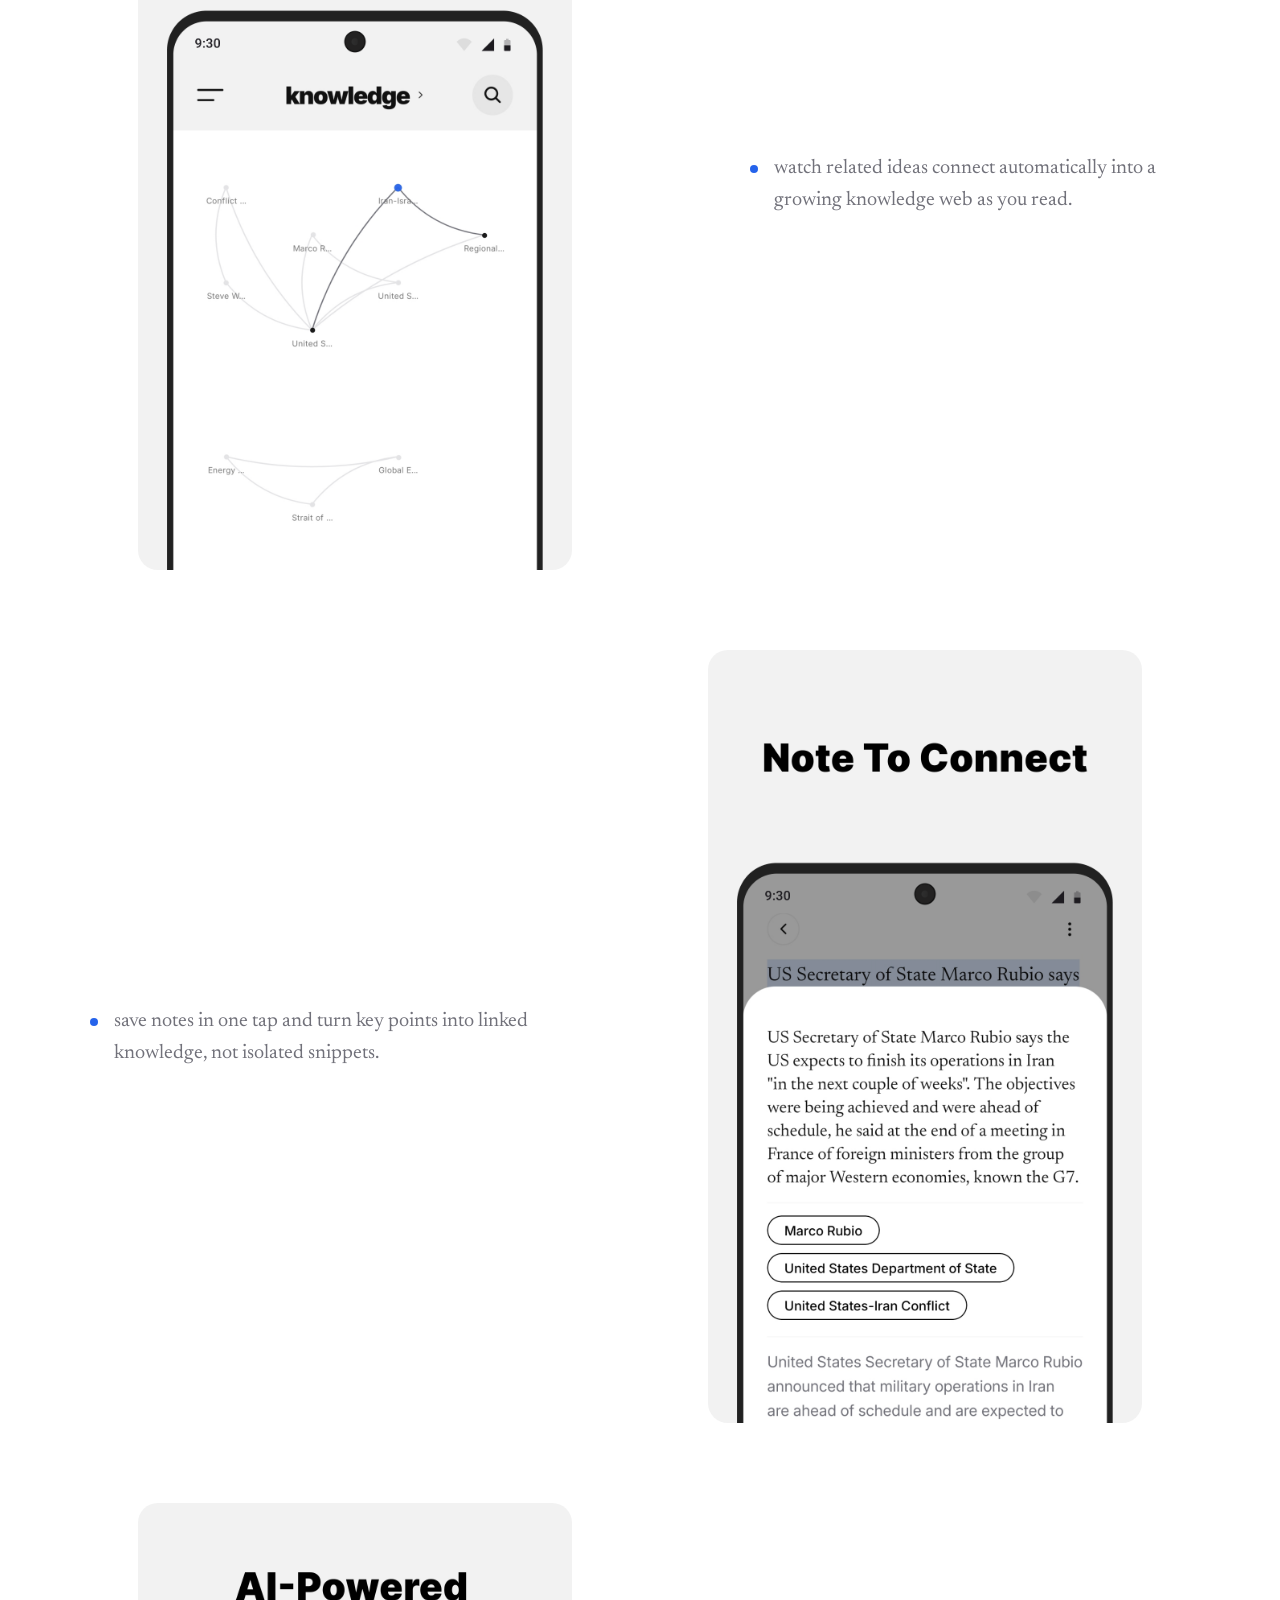
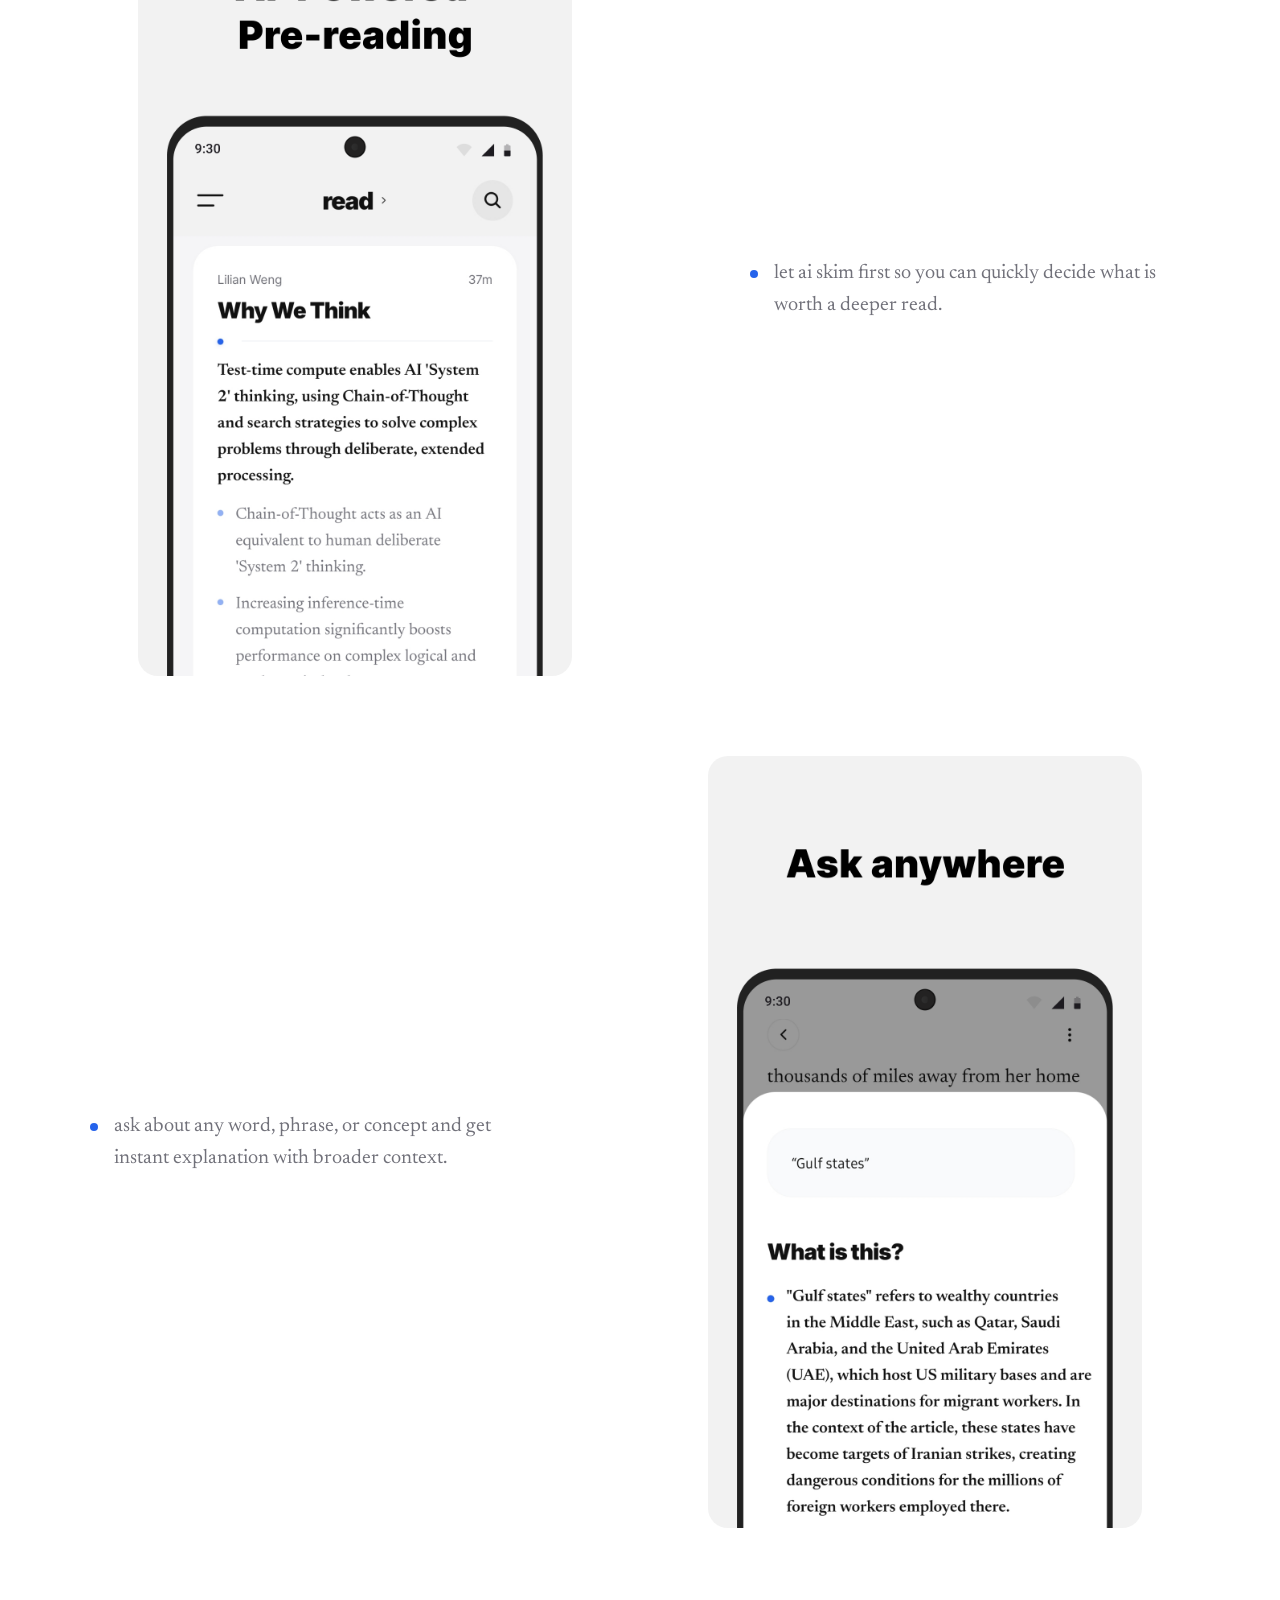
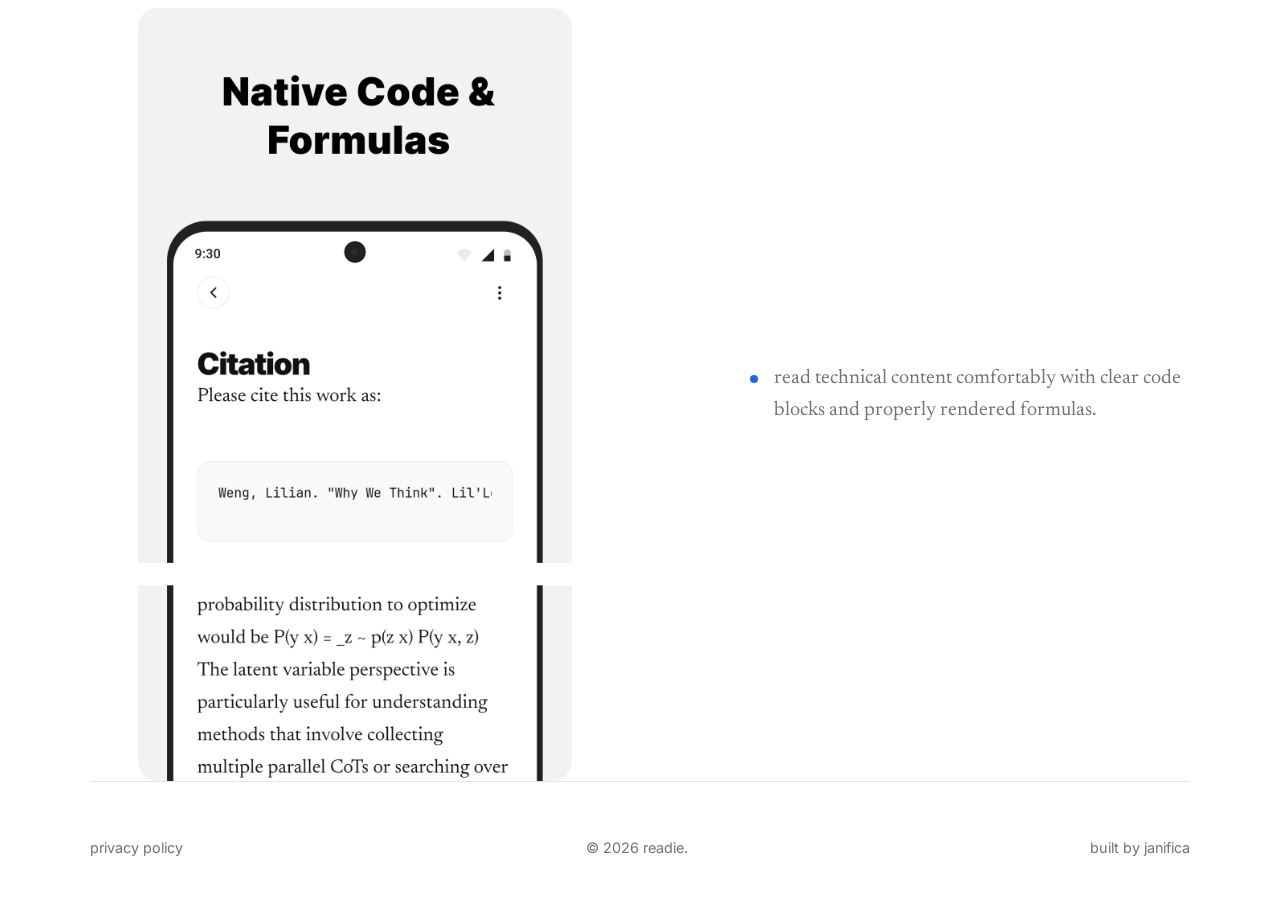
==== commit 9a56762e: "refine style" ====
--- a/index.html
+++ b/index.html
@@ -27,6 +27,7 @@
         <h1>read less. retain more.</h1>
         <p class="subhead">
           Readie is a read-later app but beyond that. 
+          <br />
           It helps you build your own knowledge net intuitively while reading with AI.
         </p>
         <div class="cta-row">
--- a/styles.css
+++ b/styles.css
@@ -86,6 +86,7 @@
 .hero-logo {
   width: 80px;
   height: 80px;
+  margin-top: var(--space-2xl);
   margin-bottom: var(--space-2xl);
   border-radius: 16px;
   box-shadow: 0 4px 12px rgba(0, 0, 0, 0.05);
@@ -204,7 +205,7 @@
 }
 
 .feature-image {
-  max-width: 100%;
+  width: min(82%, 540px);
   height: auto;
   border-radius: 20px;
 }
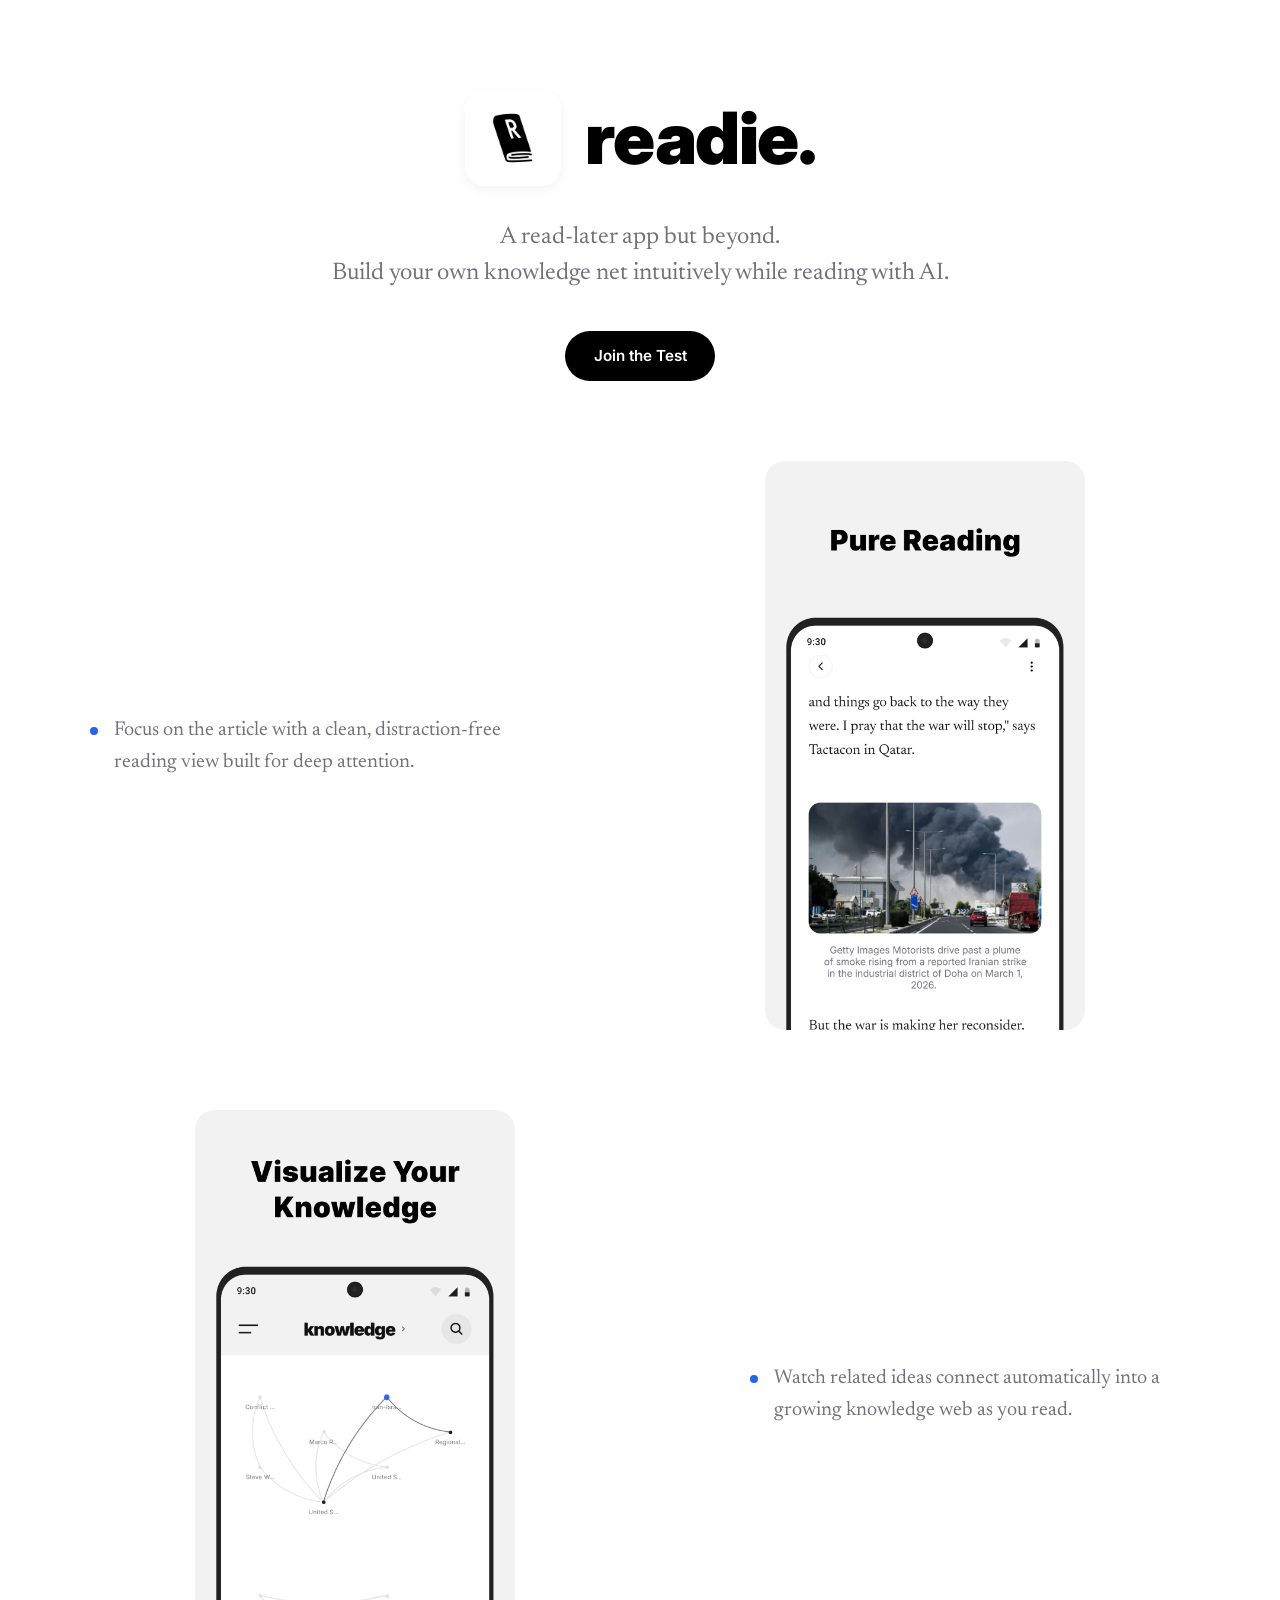
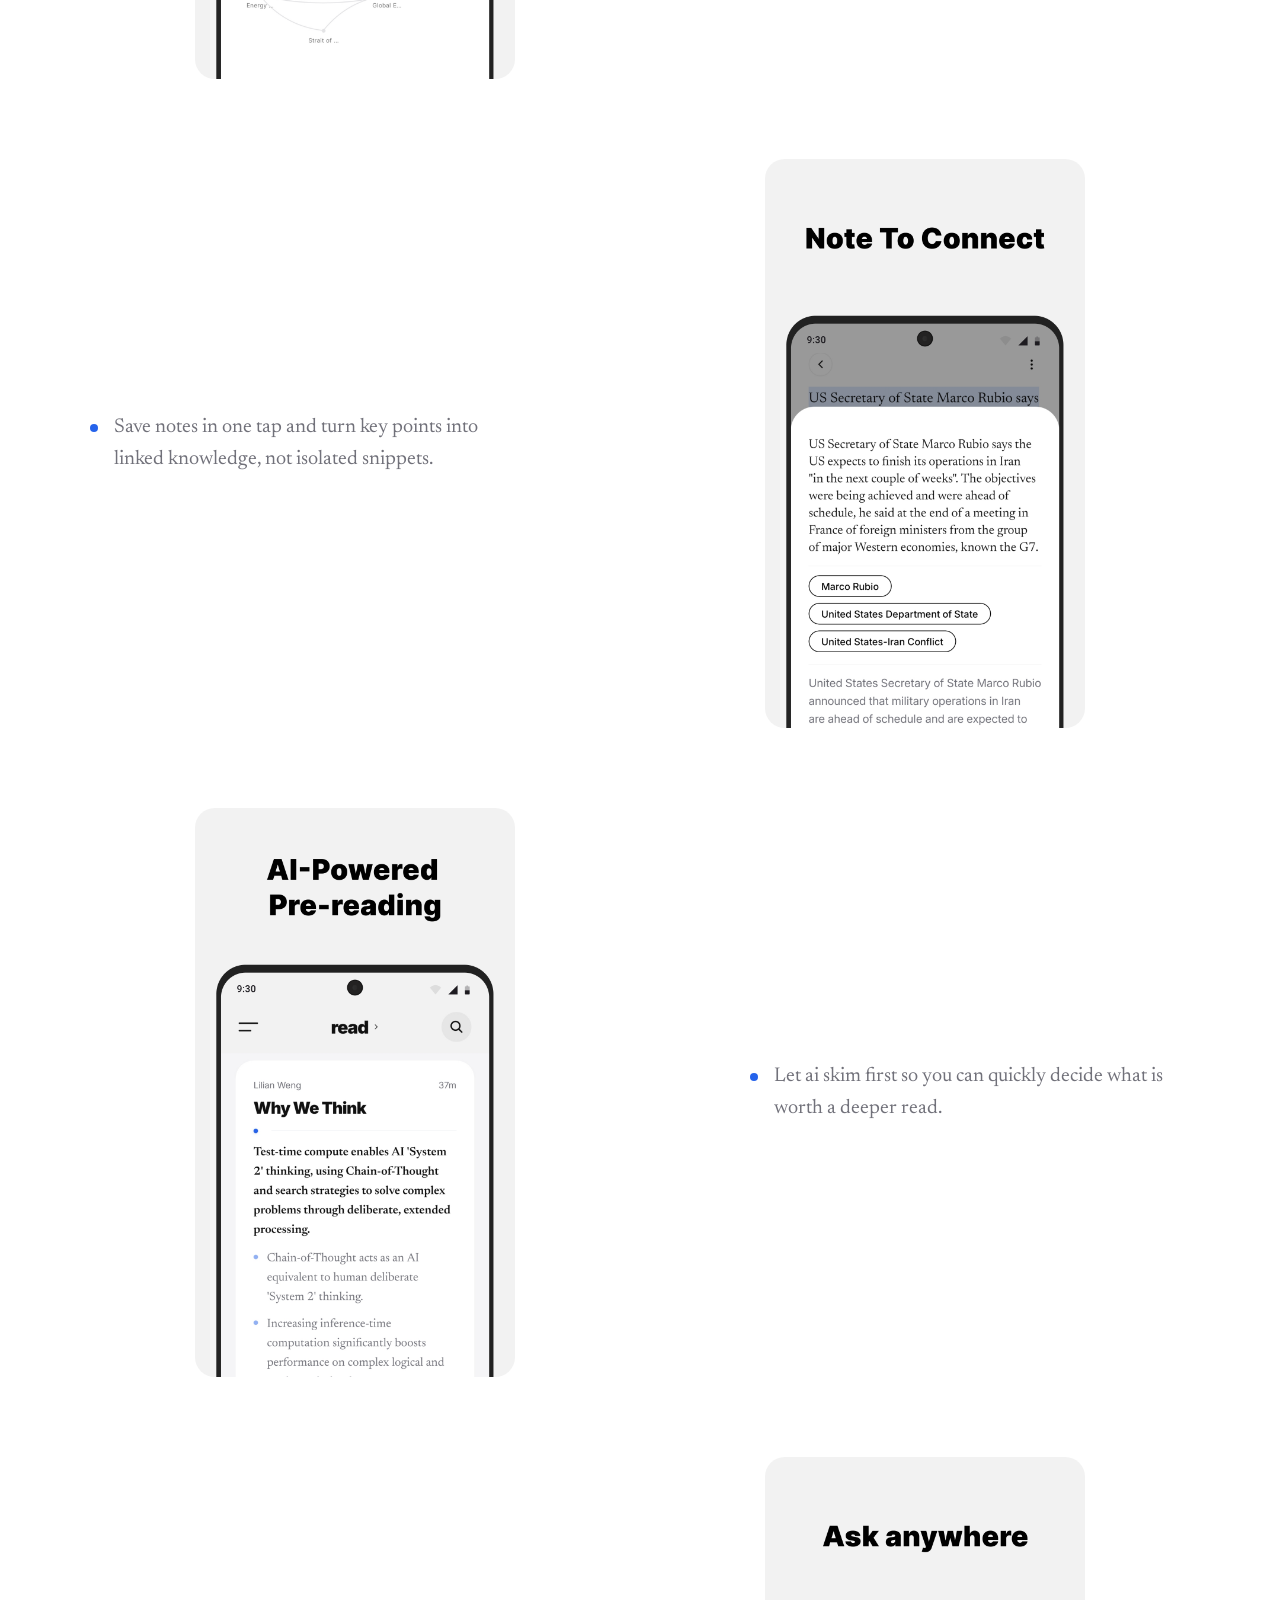
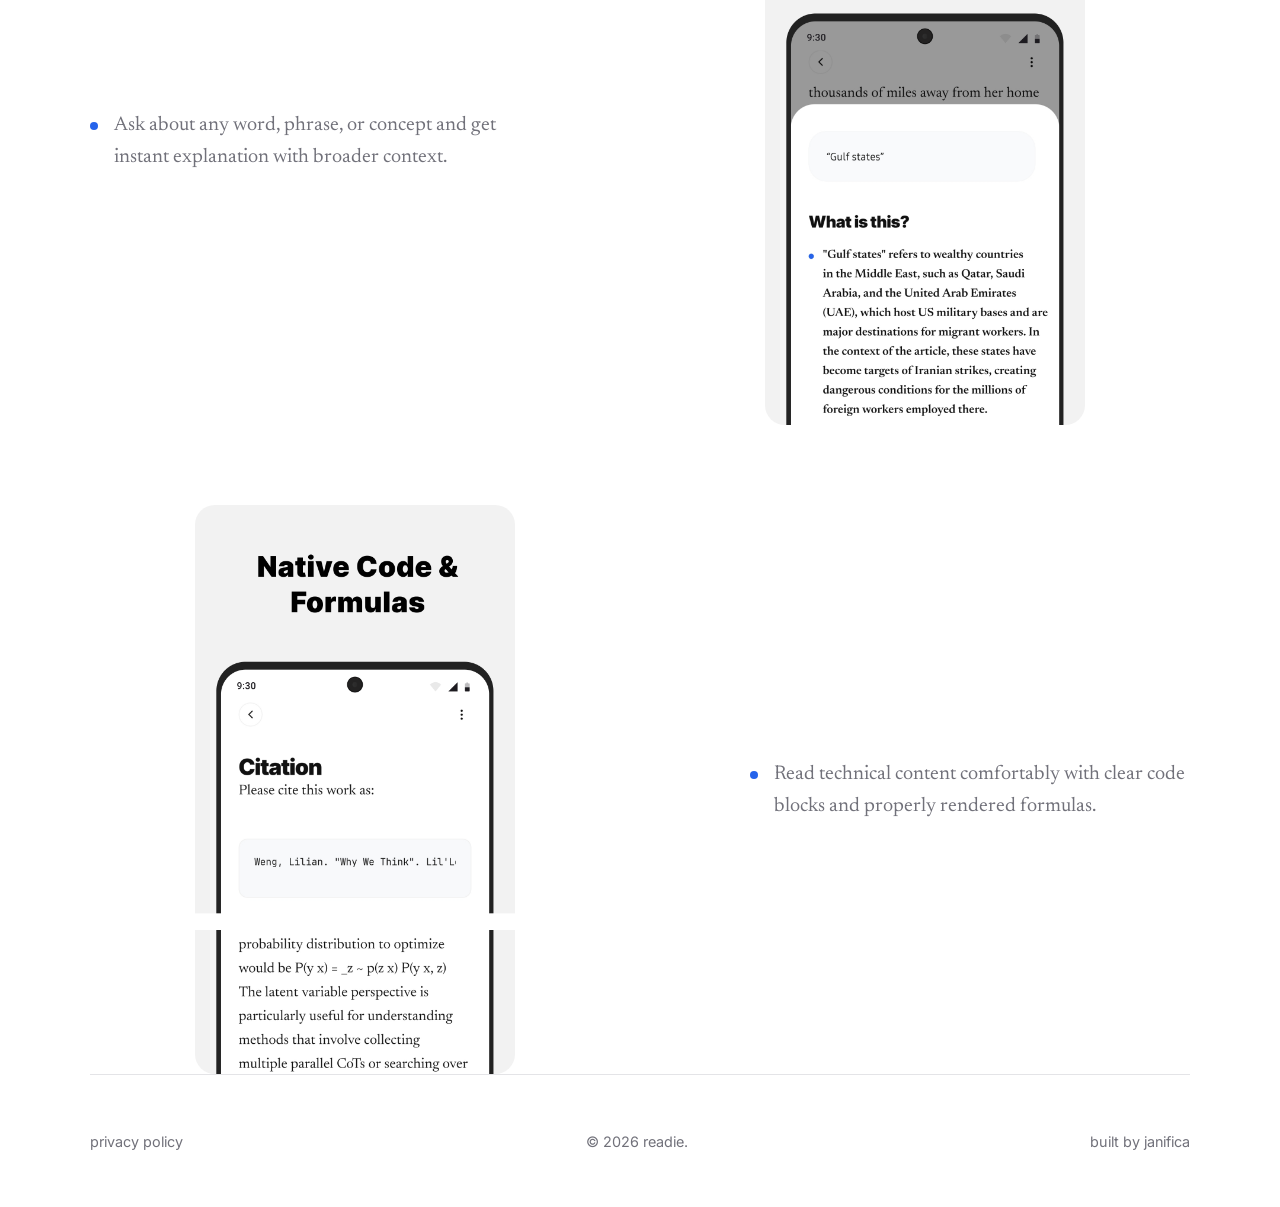
==== commit 2632f265: "refine style" ====
--- a/index.html
+++ b/index.html
@@ -23,15 +23,24 @@
     
 
       <section class="hero">
-        <img src="assets/images/logo.png" alt="Readie Logo" class="hero-logo" />
-        <h1>read less. retain more.</h1>
+        <div class="hero-brand">
+          <img src="assets/images/logo.png" alt="Readie Logo" class="hero-logo" />
+          <h1>readie.</h1>
+        </div>
         <p class="subhead">
-          Readie is a read-later app but beyond that. 
+          A read-later app but beyond. 
           <br />
-          It helps you build your own knowledge net intuitively while reading with AI.
+          Build your own knowledge net intuitively while reading with AI.
         </p>
         <div class="cta-row">
-          <a class="btn primary" href="mailto:janificagope@gmail.com?subject=Readie: Request Beta Access">request beta access</a>
+          <details class="cta-details">
+            <summary class="btn primary">Join the Test</summary>
+            <div class="cta-content">
+              <p>Send your Google Play account email to <a href="mailto:janificagope@gmail.com?subject=Readie: Request Beta Access">janificagope@gmail.com</a>.
+                <br />
+                I will add you to the test list as soon as possible.</p>
+            </div>
+          </details>
         </div>
       </section>
 
@@ -40,7 +49,7 @@
         <section class="feature-item">
           <div class="feature-text">
             <p>
-              focus on the article with a clean, distraction-free reading view built for deep attention.
+              Focus on the article with a clean, distraction-free reading view built for deep attention.
             </p>
           </div>
           <div class="feature-image-container">
@@ -52,7 +61,7 @@
         <section class="feature-item">
           <div class="feature-text">
             <p>
-              watch related ideas connect automatically into a growing knowledge web as you read.
+              Watch related ideas connect automatically into a growing knowledge web as you read.
             </p>
           </div>
           <div class="feature-image-container">
@@ -64,7 +73,7 @@
         <section class="feature-item">
           <div class="feature-text">
             <p>
-              save notes in one tap and turn key points into linked knowledge, not isolated snippets.
+              Save notes in one tap and turn key points into linked knowledge, not isolated snippets.
             </p>
           </div>
           <div class="feature-image-container">
@@ -76,7 +85,7 @@
         <section class="feature-item">
           <div class="feature-text">
             <p>
-              let ai skim first so you can quickly decide what is worth a deeper read.
+              Let ai skim first so you can quickly decide what is worth a deeper read.
             </p>
           </div>
           <div class="feature-image-container">
@@ -88,7 +97,7 @@
         <section class="feature-item">
           <div class="feature-text">
             <p>
-              ask about any word, phrase, or concept and get instant explanation with broader context.
+              Ask about any word, phrase, or concept and get instant explanation with broader context.
             </p>
           </div>
           <div class="feature-image-container">
@@ -100,7 +109,7 @@
         <section class="feature-item">
           <div class="feature-text">
             <p>
-              read technical content comfortably with clear code blocks and properly rendered formulas.
+              Read technical content comfortably with clear code blocks and properly rendered formulas.
             </p>
           </div>
           <div class="feature-image-container">
--- a/styles.css
+++ b/styles.css
@@ -77,18 +77,25 @@
 /* Hero Section */
 .hero {
   text-align: center;
+  margin-top: var(--space-7xl);
   margin-bottom: var(--space-7xl);
   display: flex;
   flex-direction: column;
   align-items: center;
+  width: 100%;
+}
+
+.hero-brand {
+  display: flex;
+  align-items: center;
+  gap: var(--space-2xl);
+  margin-bottom: var(--space-2xl);
 }
 
 .hero-logo {
-  width: 80px;
-  height: 80px;
-  margin-top: var(--space-2xl);
-  margin-bottom: var(--space-2xl);
-  border-radius: 16px;
+  width: 96px;
+  height: 96px;
+  border-radius: 20px;
   box-shadow: 0 4px 12px rgba(0, 0, 0, 0.05);
 }
 
@@ -96,7 +103,7 @@
   font-size: clamp(2.5rem, 8vw, 4.5rem);
   font-weight: 900;
   letter-spacing: -1.5px;
-  margin: 0 0 var(--space-2xl);
+  margin: 0;
   text-transform: lowercase;
 }
 
@@ -104,7 +111,7 @@
   font-family: "Newsreader", serif;
   font-size: clamp(1.2rem, 3vw, 1.5rem);
   color: var(--text-muted);
-  max-width: 600px;
+  width: 100%;
   margin: 0 auto var(--space-4xl);
   line-height: 1.5;
 }
@@ -123,6 +130,9 @@
   font-weight: 600;
   font-size: 0.95rem;
   transition: all 0.2s;
+  cursor: pointer;
+  border: none;
+  display: inline-block;
 }
 
 .btn.primary {
@@ -132,6 +142,52 @@
 
 .btn.primary:hover {
   opacity: 0.85;
+}
+
+/* CTA Details */
+.cta-details {
+  width: 100%;
+  max-width: 500px;
+  margin: 0 auto;
+}
+
+.cta-details summary {
+  list-style: none;
+  outline: none;
+}
+
+.cta-details summary::-webkit-details-marker {
+  display: none;
+}
+
+.cta-content {
+  margin-top: var(--space-2xl);
+  padding: var(--space-2xl);
+  background-color: var(--bg);
+  border-radius: 16px;
+  border: 1px solid var(--border);
+  font-family: "Newsreader", serif;
+  font-size: 1.15rem;
+  color: var(--text-muted);
+  line-height: 1.6;
+  max-width: 480px;
+  margin-left: auto;
+  margin-right: auto;
+}
+
+.cta-content p {
+  margin: 0;
+}
+
+.cta-content a {
+  color: var(--text-main);
+  text-decoration: underline;
+  text-underline-offset: 4px;
+  transition: opacity 0.2s;
+}
+
+.cta-content a:hover {
+  opacity: 0.7;
 }
 
 .btn.ghost {
@@ -205,7 +261,7 @@
 }
 
 .feature-image {
-  width: min(82%, 540px);
+  width: 320px;
   height: auto;
   border-radius: 20px;
 }
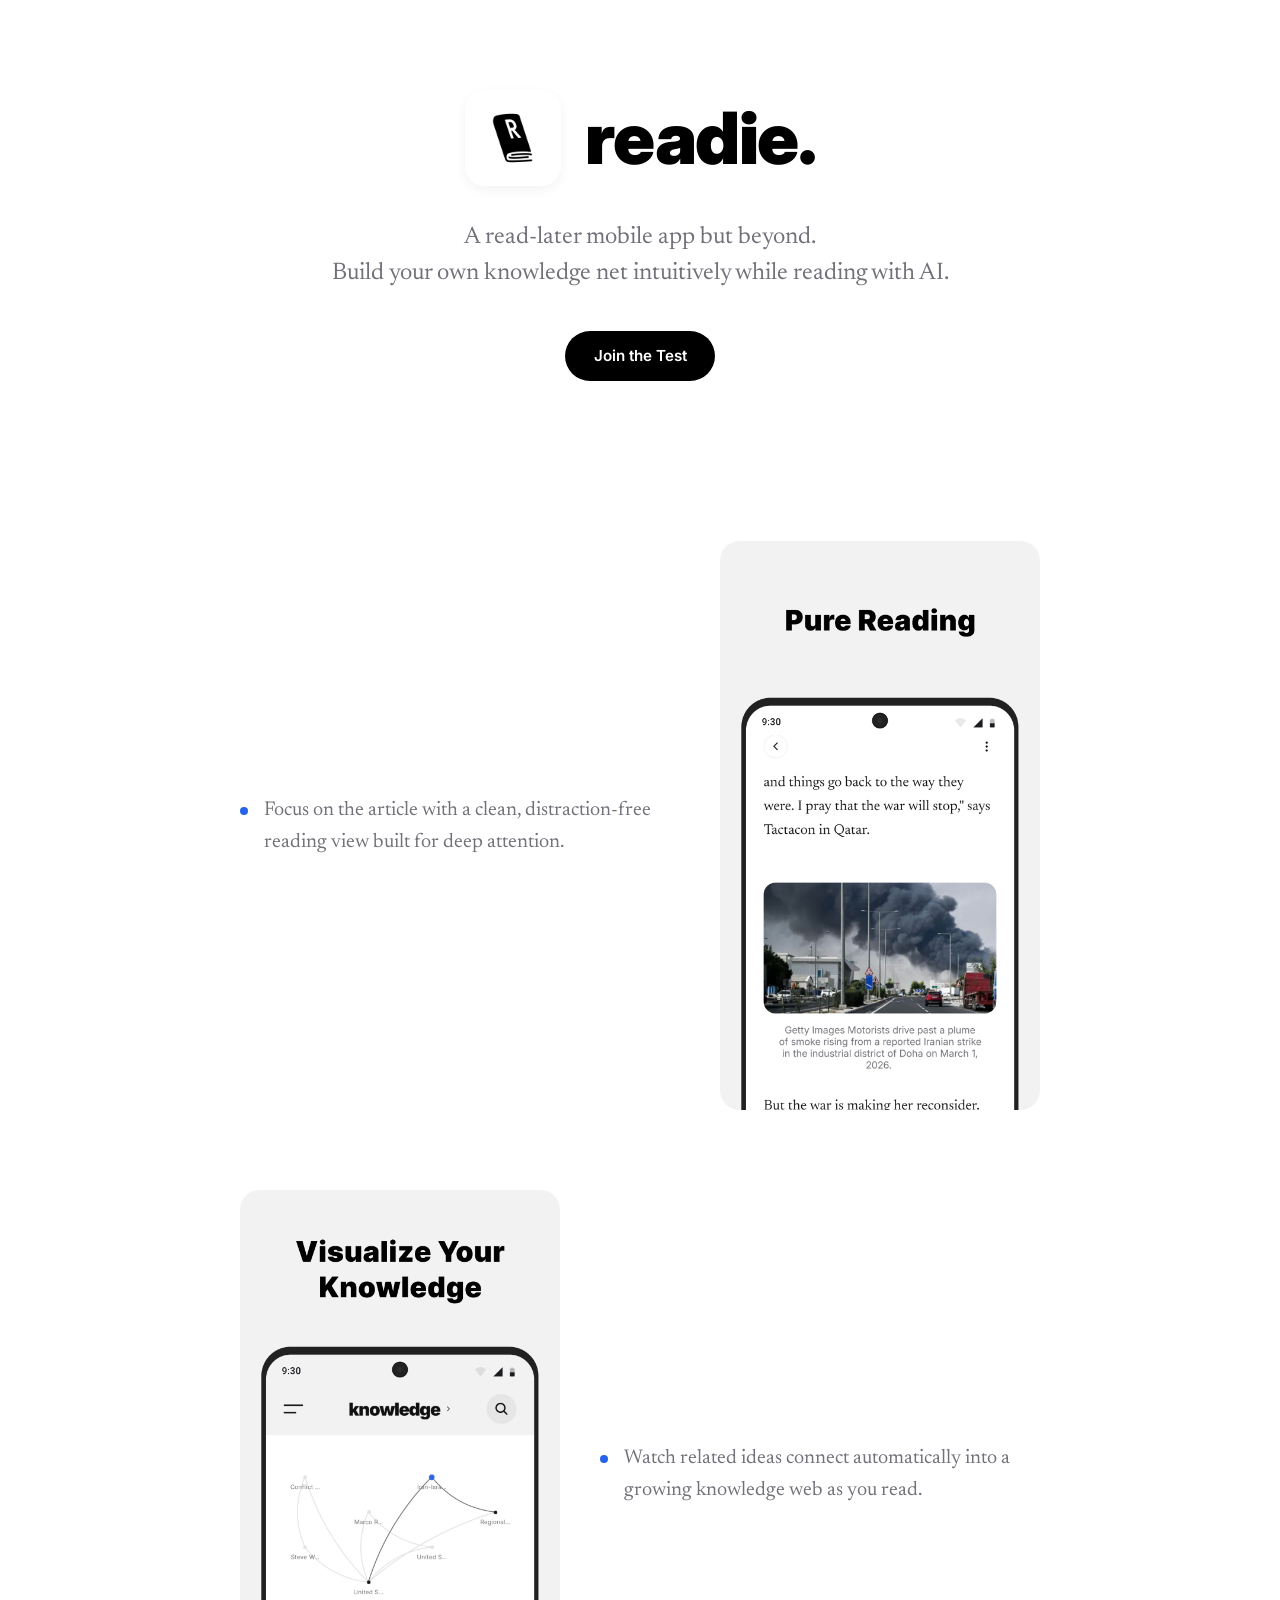
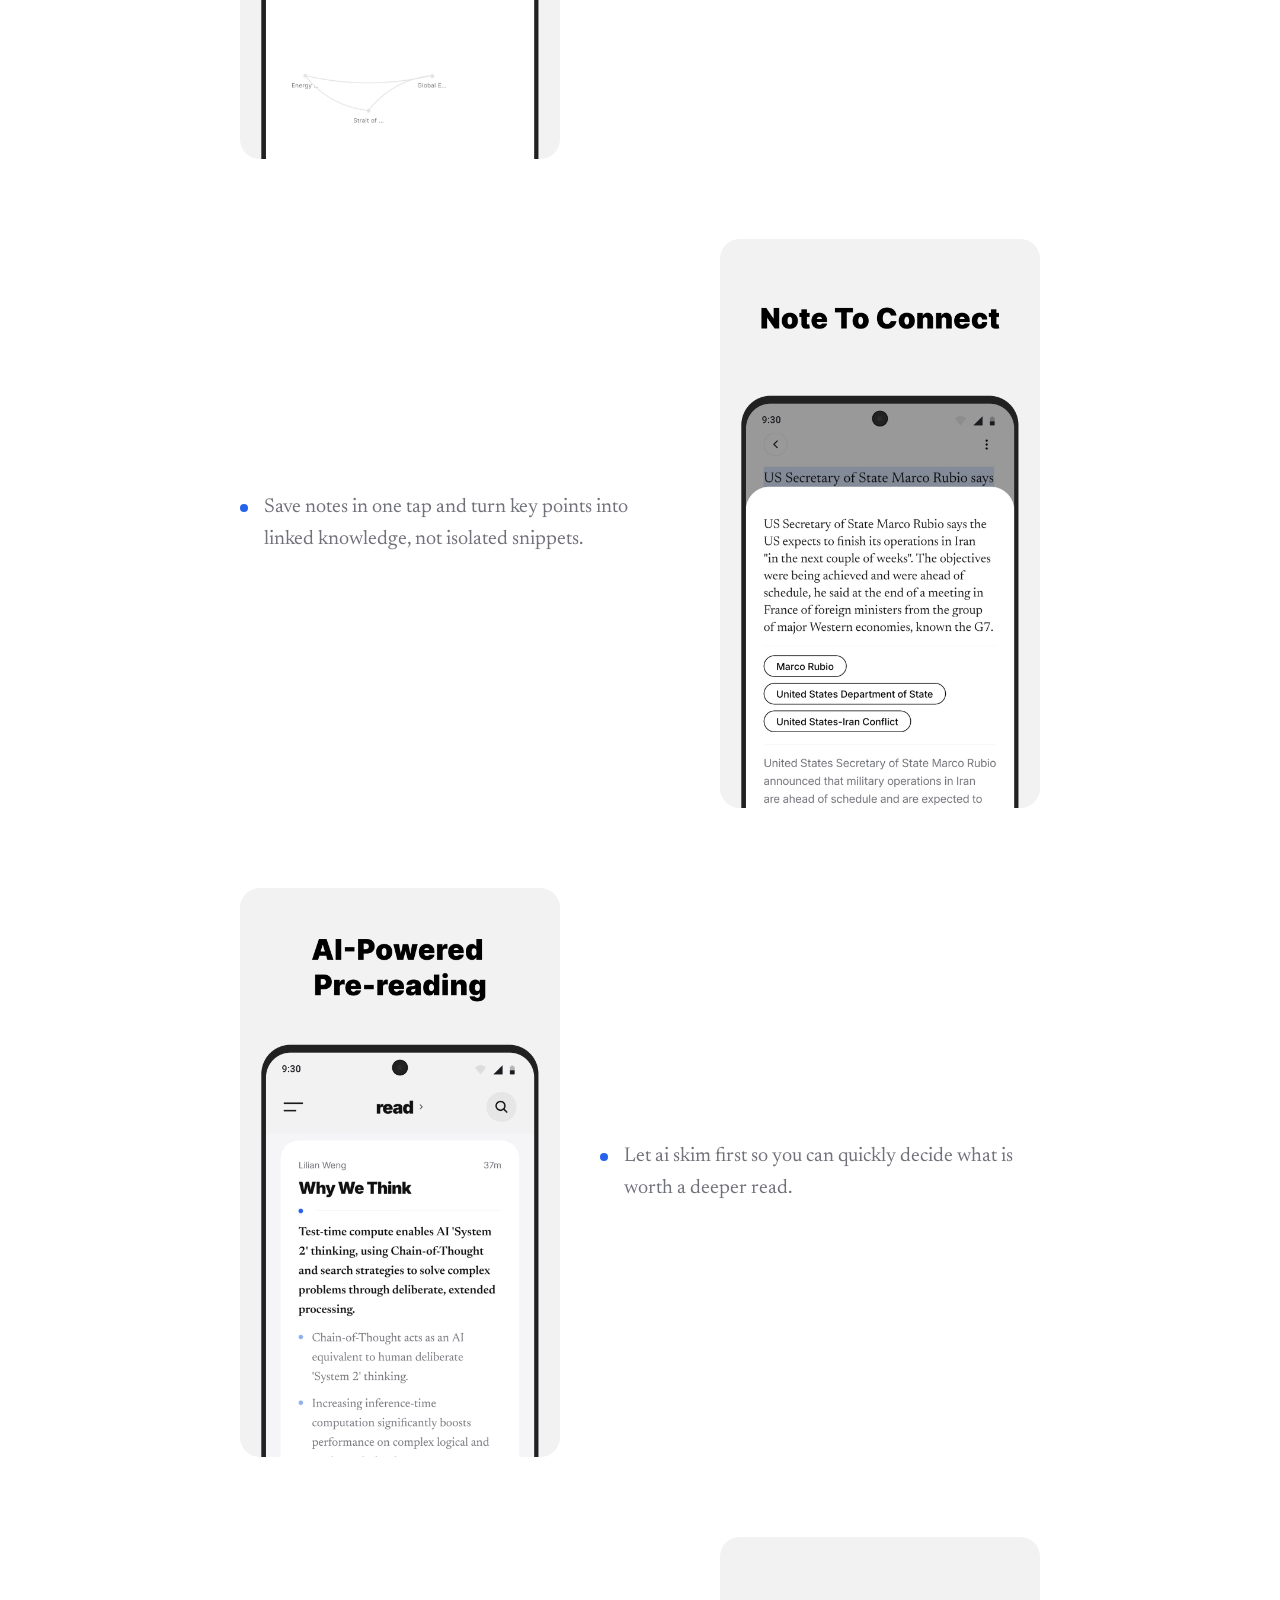
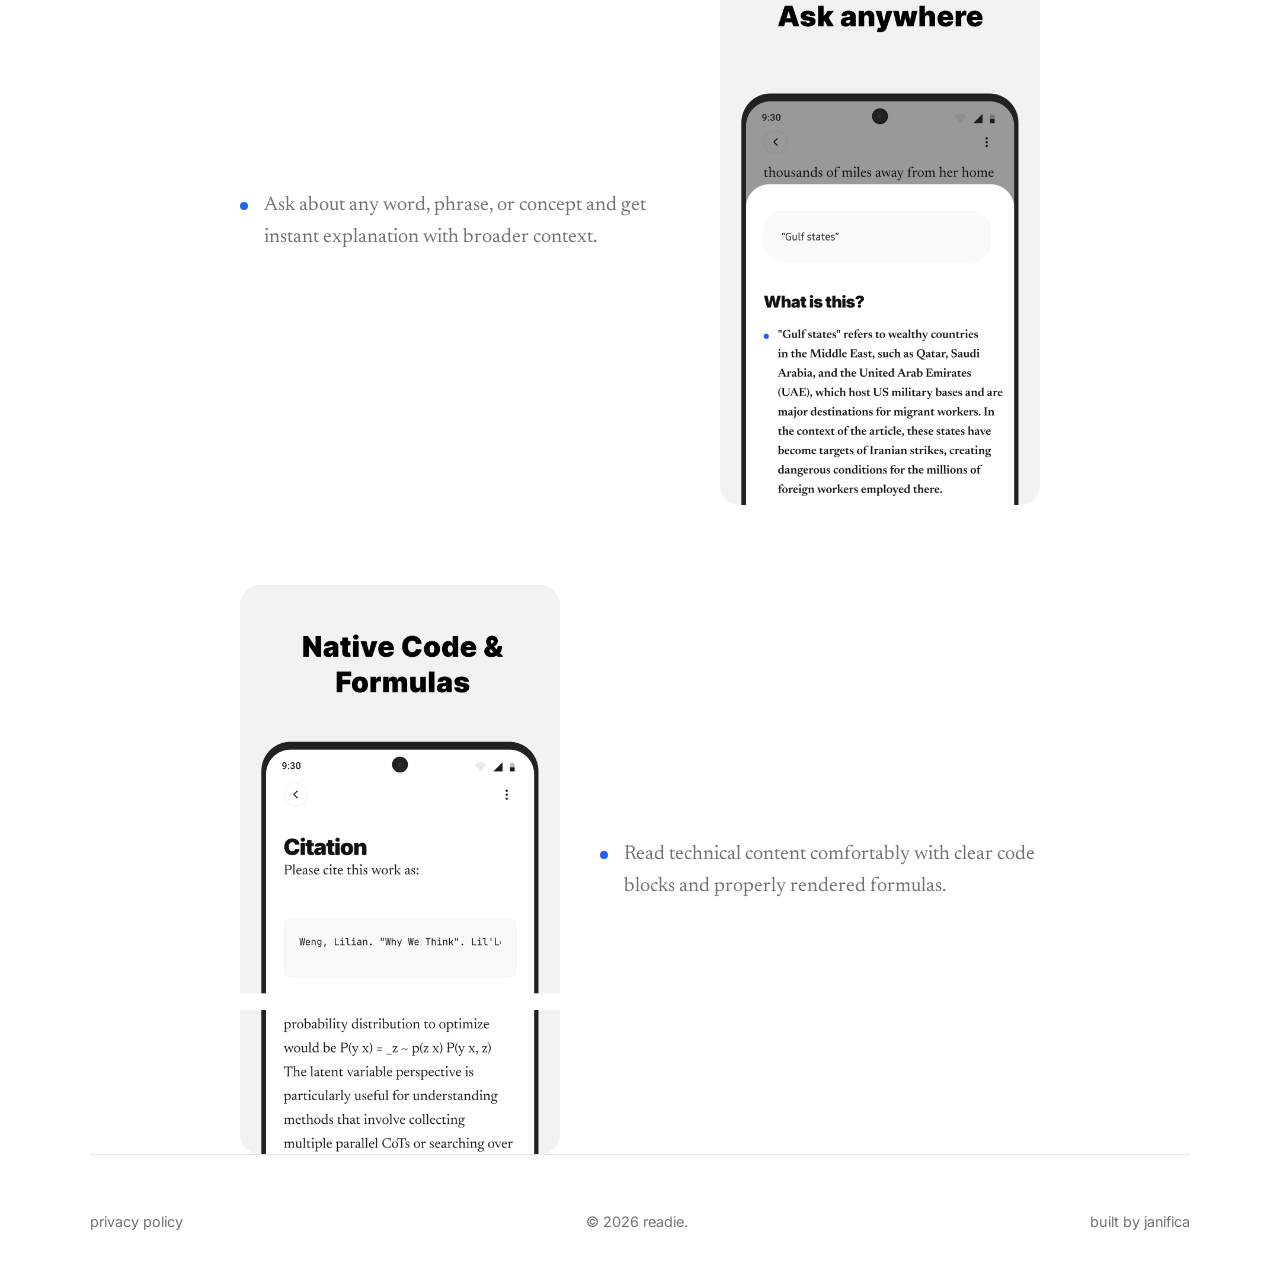
==== commit 364e150b: "Update index.html" ====
--- a/index.html
+++ b/index.html
@@ -6,7 +6,7 @@
     <meta name="viewport" content="width=device-width, initial-scale=1" />
     <meta
       name="description"
-      content="Readie is a read-later app but beyond that. It helps you build your own knowledge net intuitively while reading with AI."
+      content="Readie is a read-later mobile app but beyond that. It helps you build your own knowledge net intuitively while reading with AI."
     />
     <title>readie. | build your knowledge web</title>
     <link rel="preconnect" href="https://fonts.googleapis.com" />
@@ -28,7 +28,7 @@
           <h1>readie.</h1>
         </div>
         <p class="subhead">
-          A read-later app but beyond. 
+          A read-later mobile app but beyond. 
           <br />
           Build your own knowledge net intuitively while reading with AI.
         </p>
--- a/styles.css
+++ b/styles.css
@@ -201,15 +201,15 @@
 
 /* Feature Showcase */
 .showcase {
-  margin-top: var(--space-7xl);
+  margin-top: calc(var(--space-7xl) * 2);
   display: flex;
   flex-direction: column;
   gap: var(--space-7xl);
 }
 
 .feature-item {
-  display: grid;
-  grid-template-columns: 1fr 1fr;
+  display: flex;
+  justify-content: center;
   align-items: center;
   gap: var(--space-4xl);
 }
@@ -269,12 +269,12 @@
 /* Responsive */
 @media (max-width: 768px) {
   .feature-item {
-    grid-template-columns: 1fr;
+    flex-direction: column-reverse;
     text-align: center;
   }
 
   .feature-item:nth-child(even) {
-    direction: ltr;
+    flex-direction: column-reverse;
   }
 
   .feature-text {
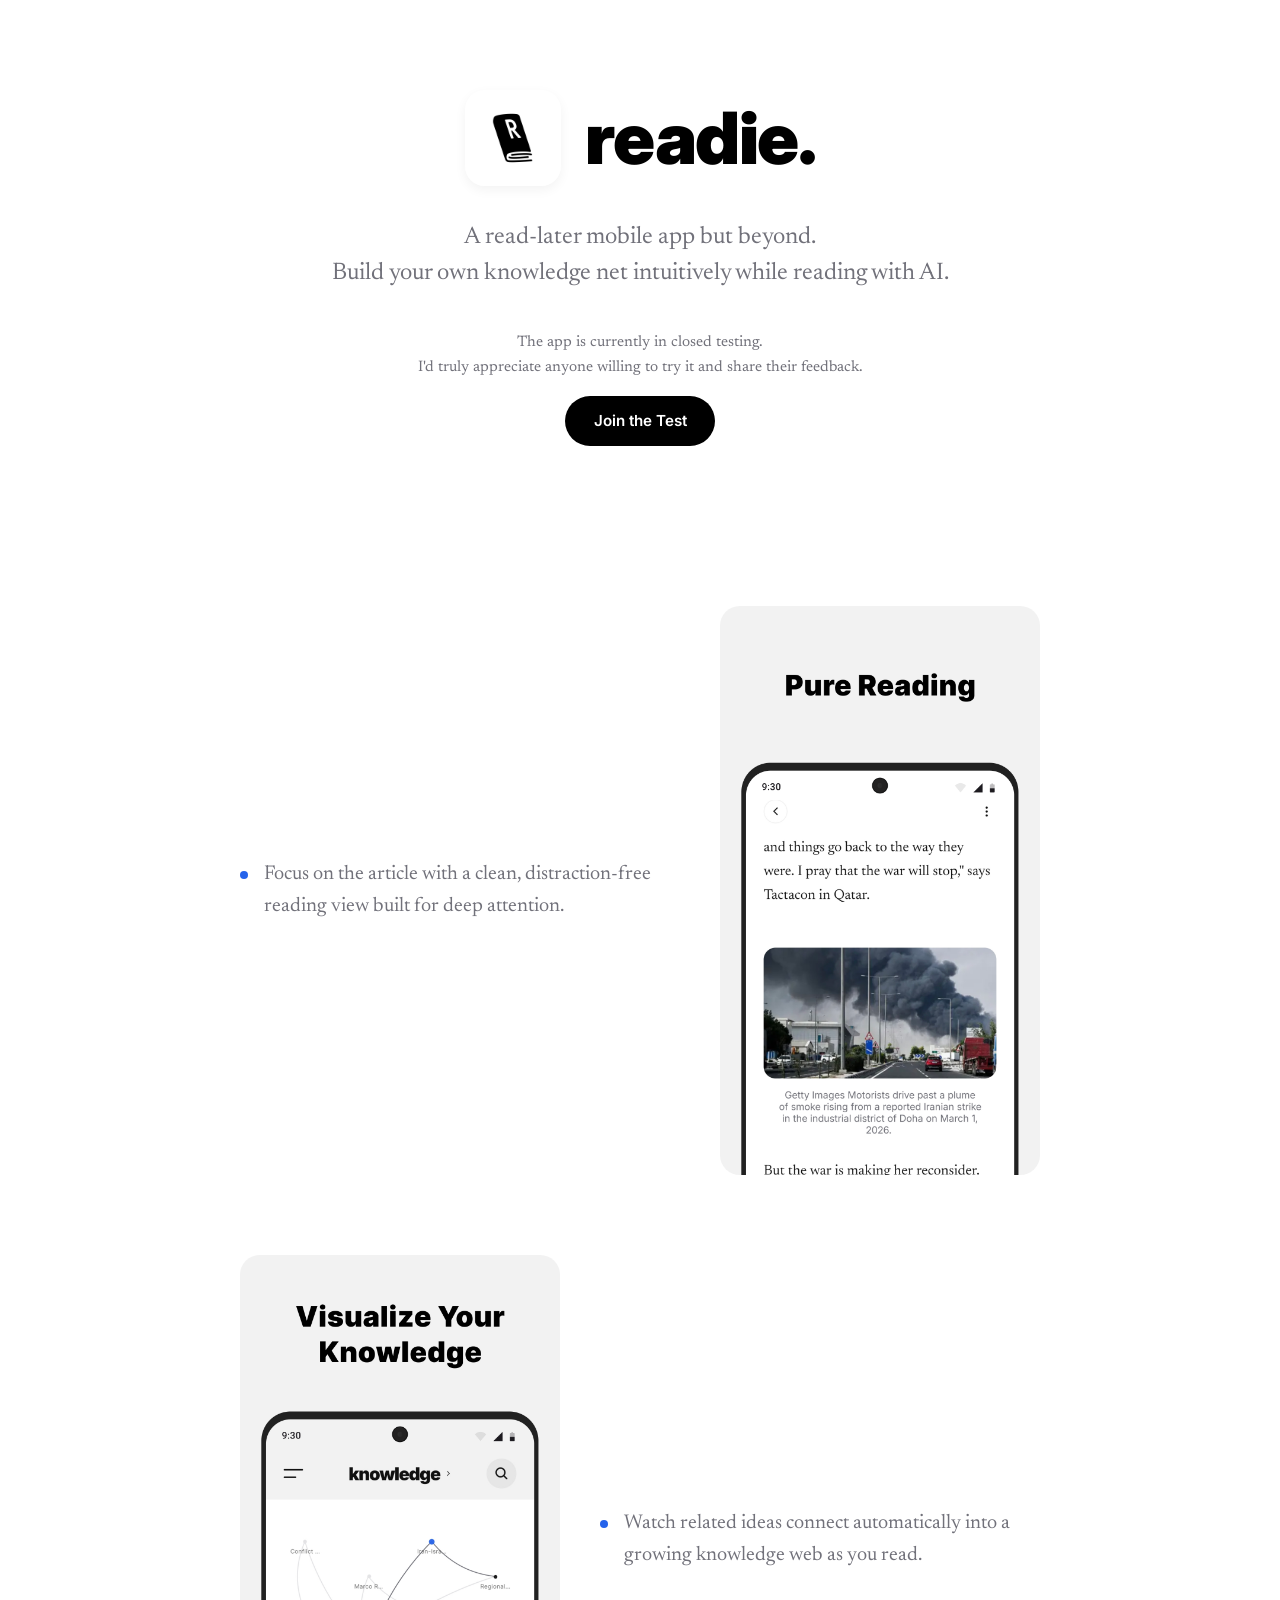
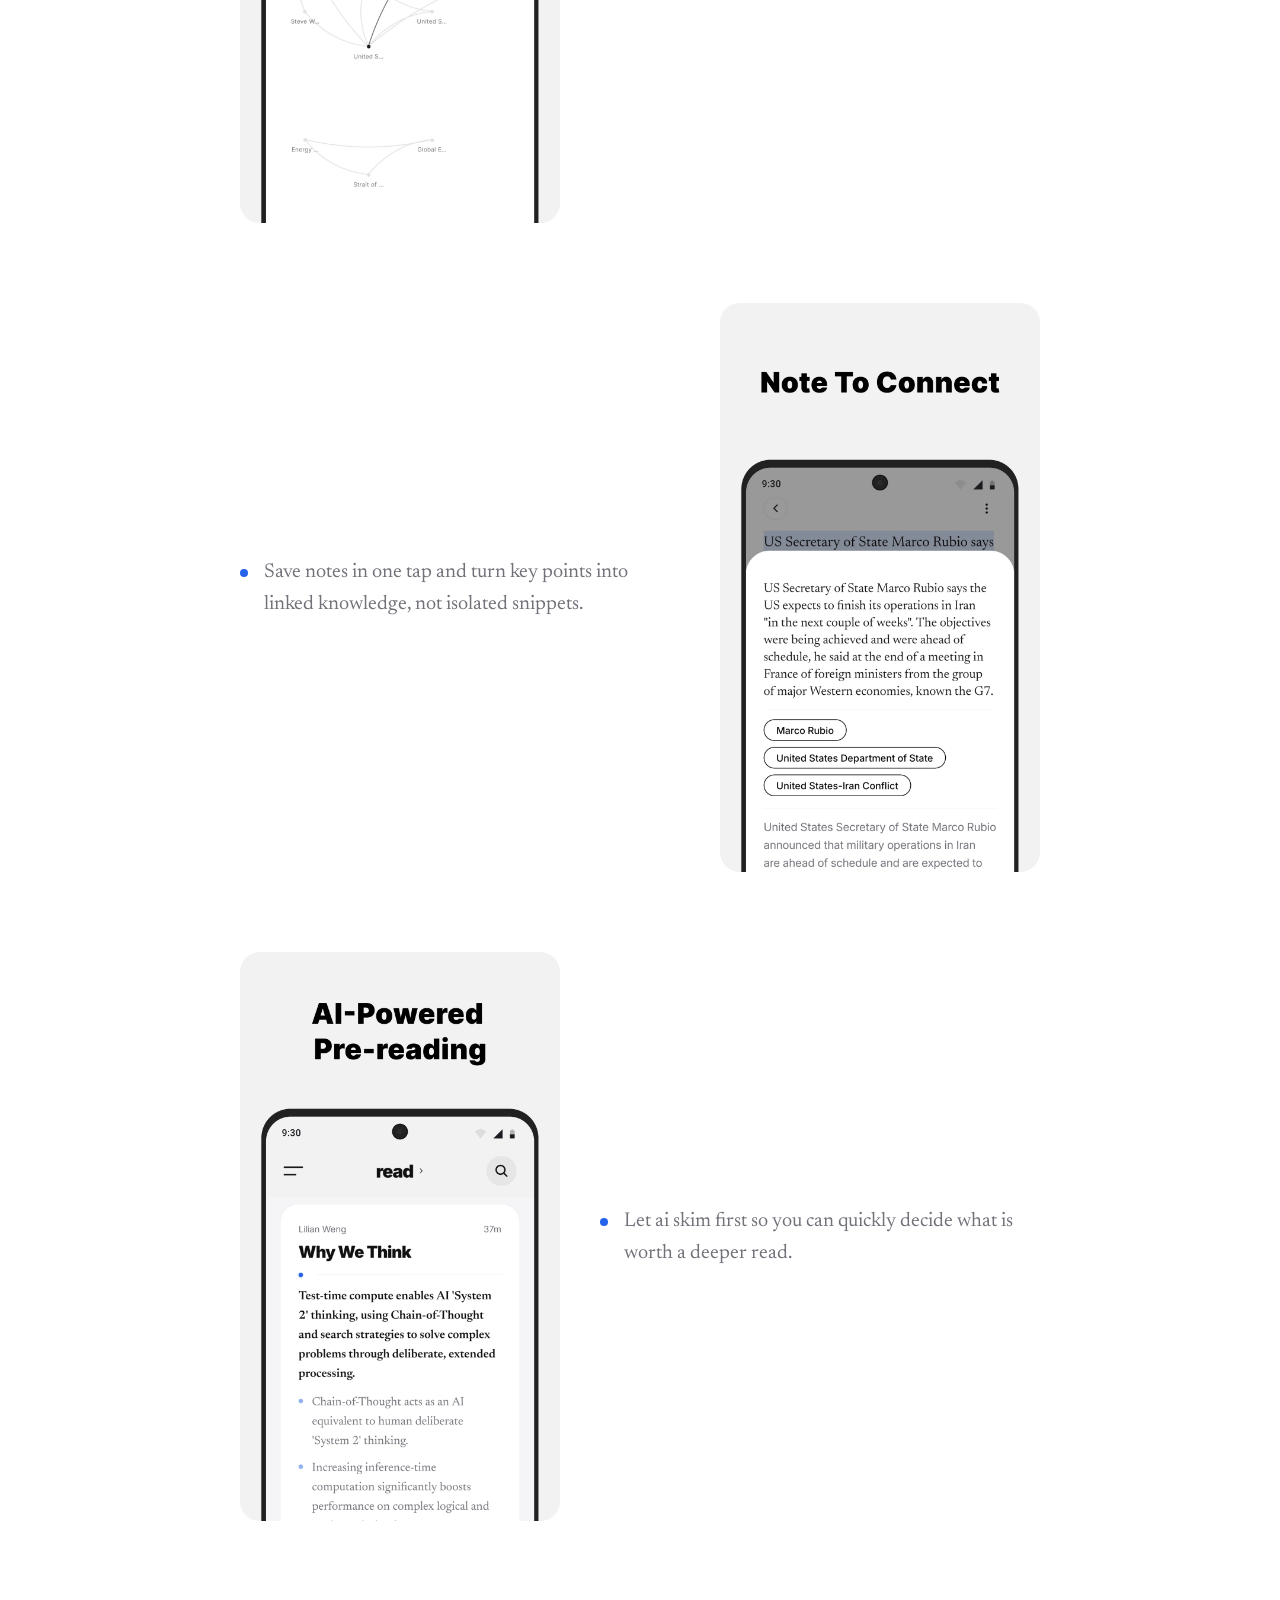
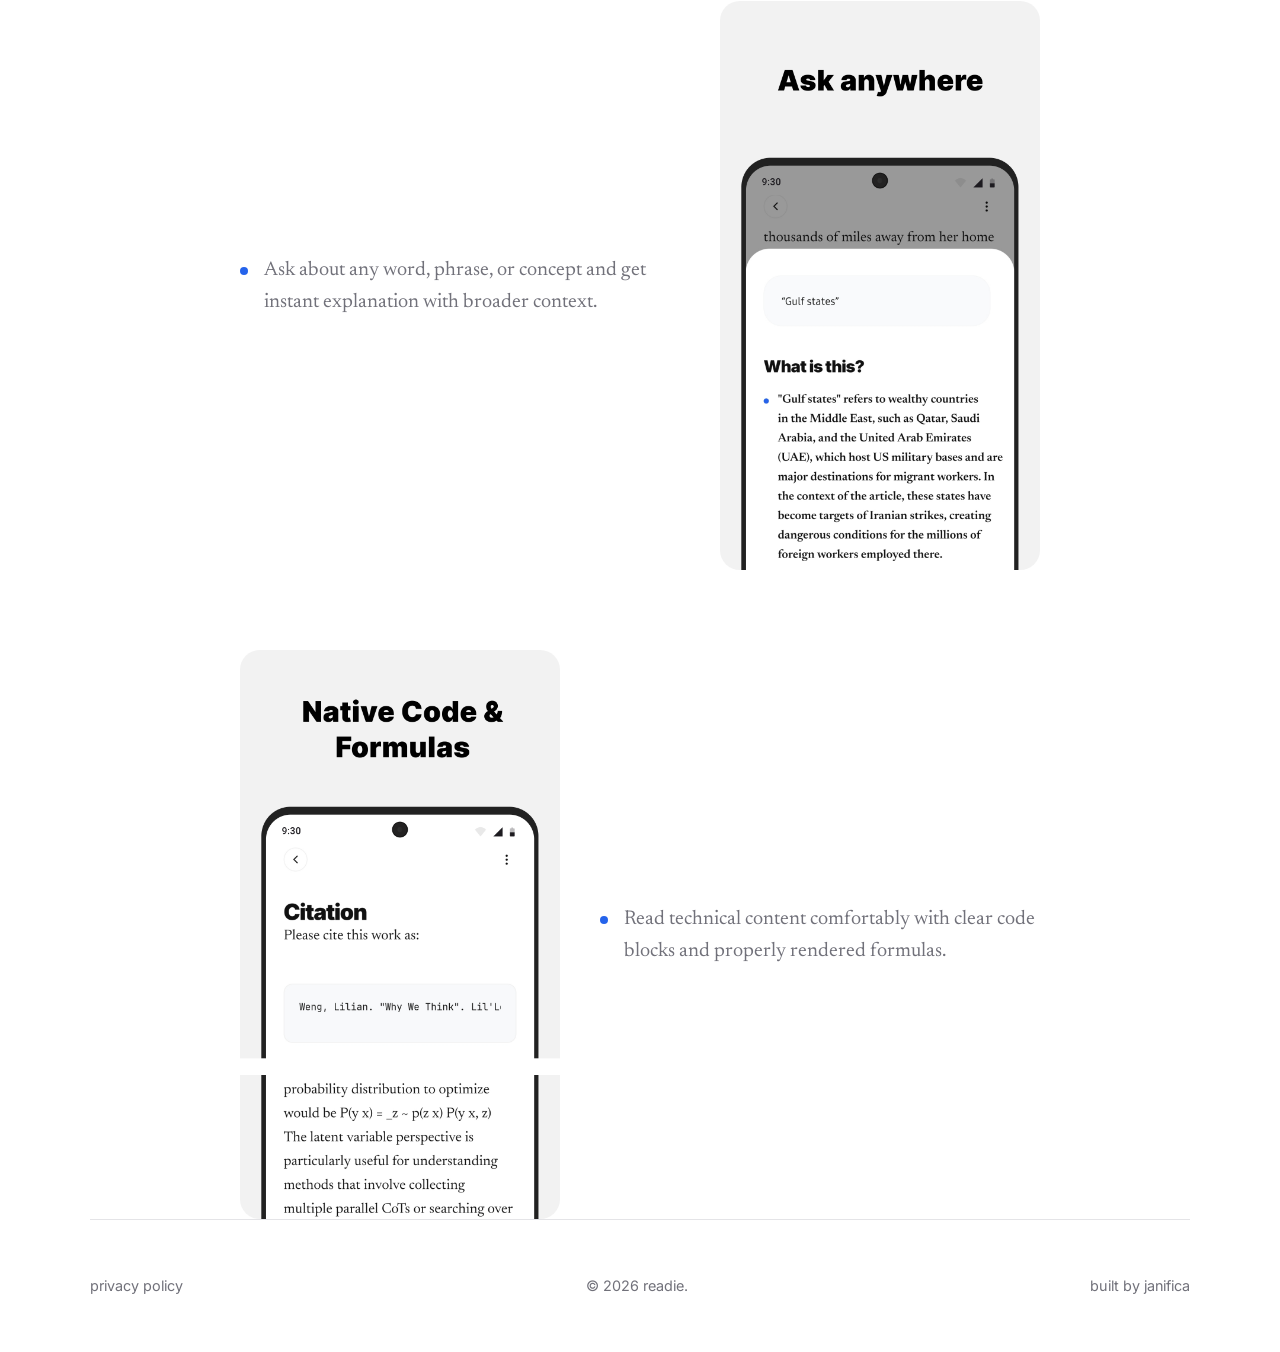
==== commit a833e594: "add test info" ====
--- a/index.html
+++ b/index.html
@@ -33,6 +33,10 @@
           Build your own knowledge net intuitively while reading with AI.
         </p>
         <div class="cta-row">
+          <p class="cta-note">The app is currently in closed testing.
+            <br />
+            I'd truly appreciate anyone willing to try it and share their feedback.
+          </p>
           <details class="cta-details">
             <summary class="btn primary">Join the Test</summary>
             <div class="cta-content">
--- a/styles.css
+++ b/styles.css
@@ -119,7 +119,8 @@
 /* CTA */
 .cta-row {
   display: flex;
-  justify-content: center;
+  flex-direction: column;
+  align-items: center;
   gap: 1rem;
 }
 
@@ -144,6 +145,17 @@
   opacity: 0.85;
 }
 
+/* CTA Note */
+.cta-note {
+  font-family: "Newsreader", serif;
+  font-size: 0.95rem;
+  color: var(--text-muted);
+  margin: 0;
+  max-width: 480px;
+  line-height: 1.6;
+  text-align: center;
+}
+
 /* CTA Details */
 .cta-details {
   width: 100%;
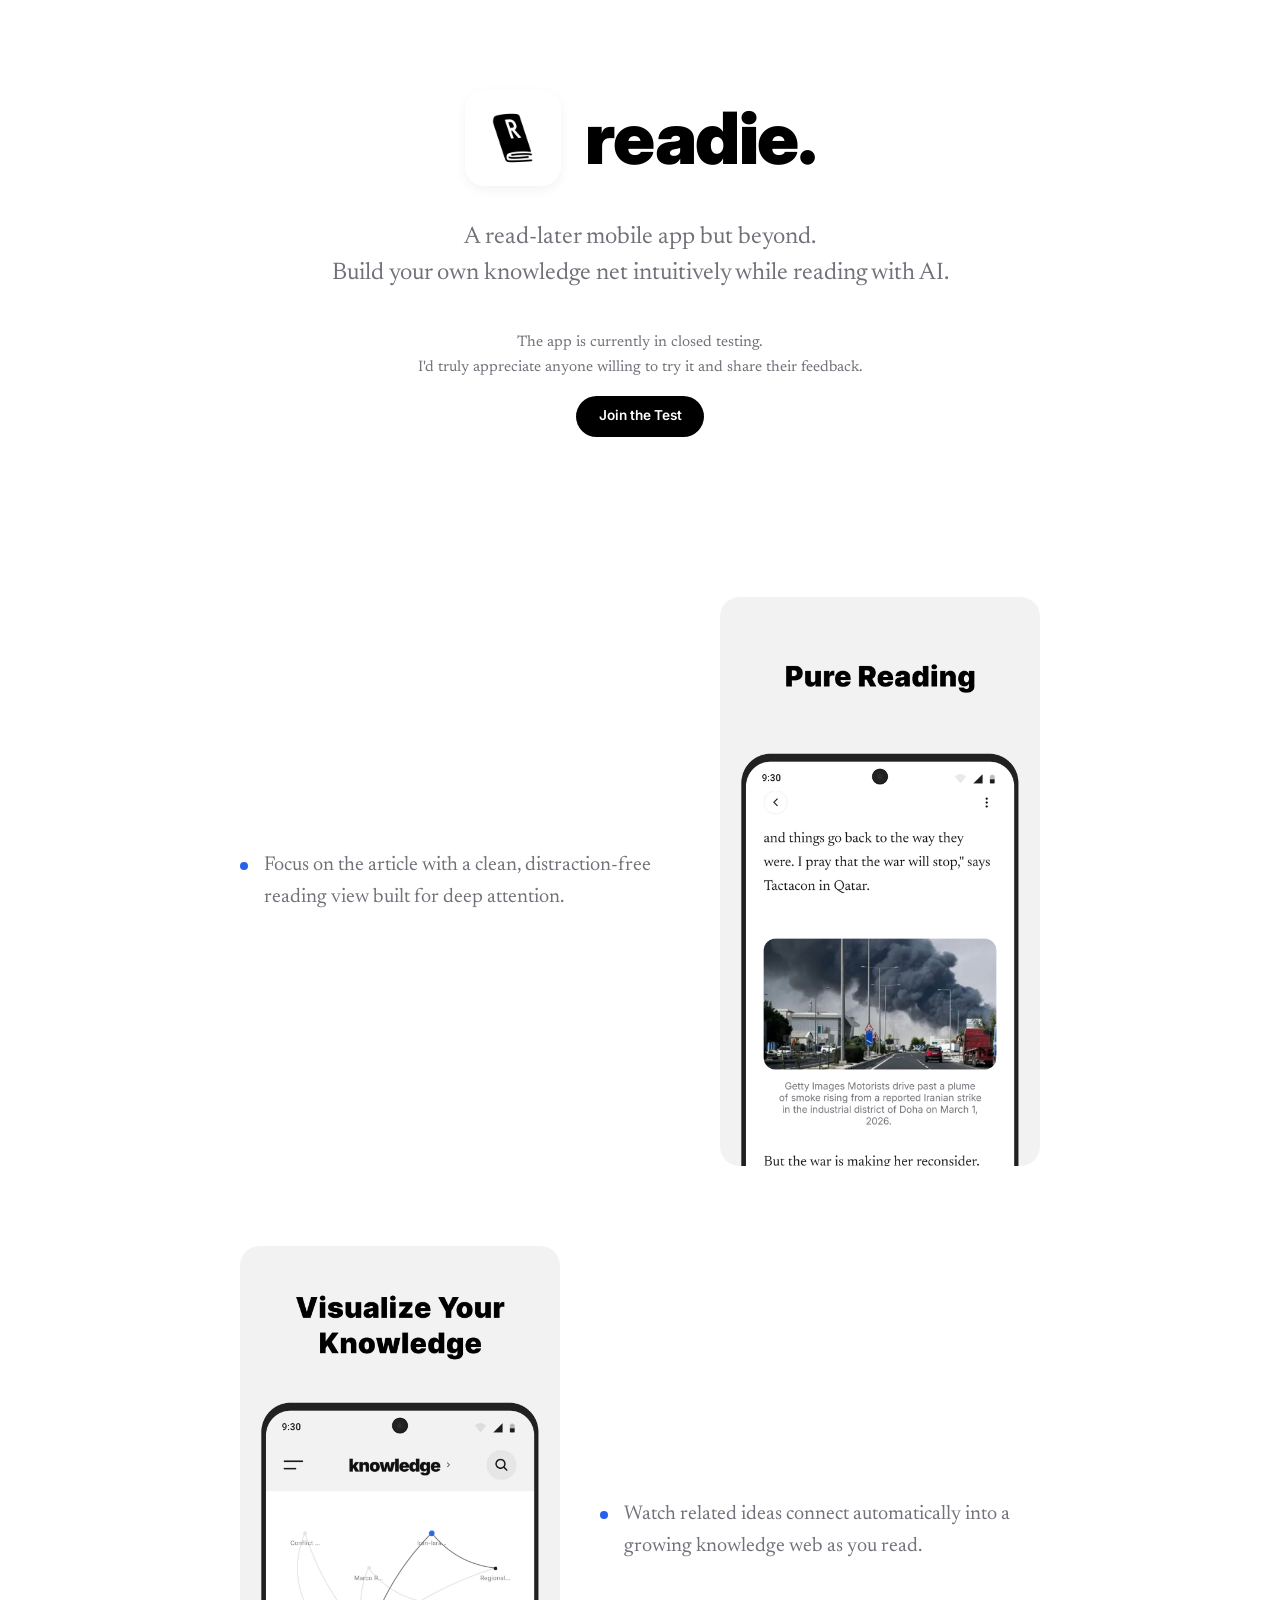
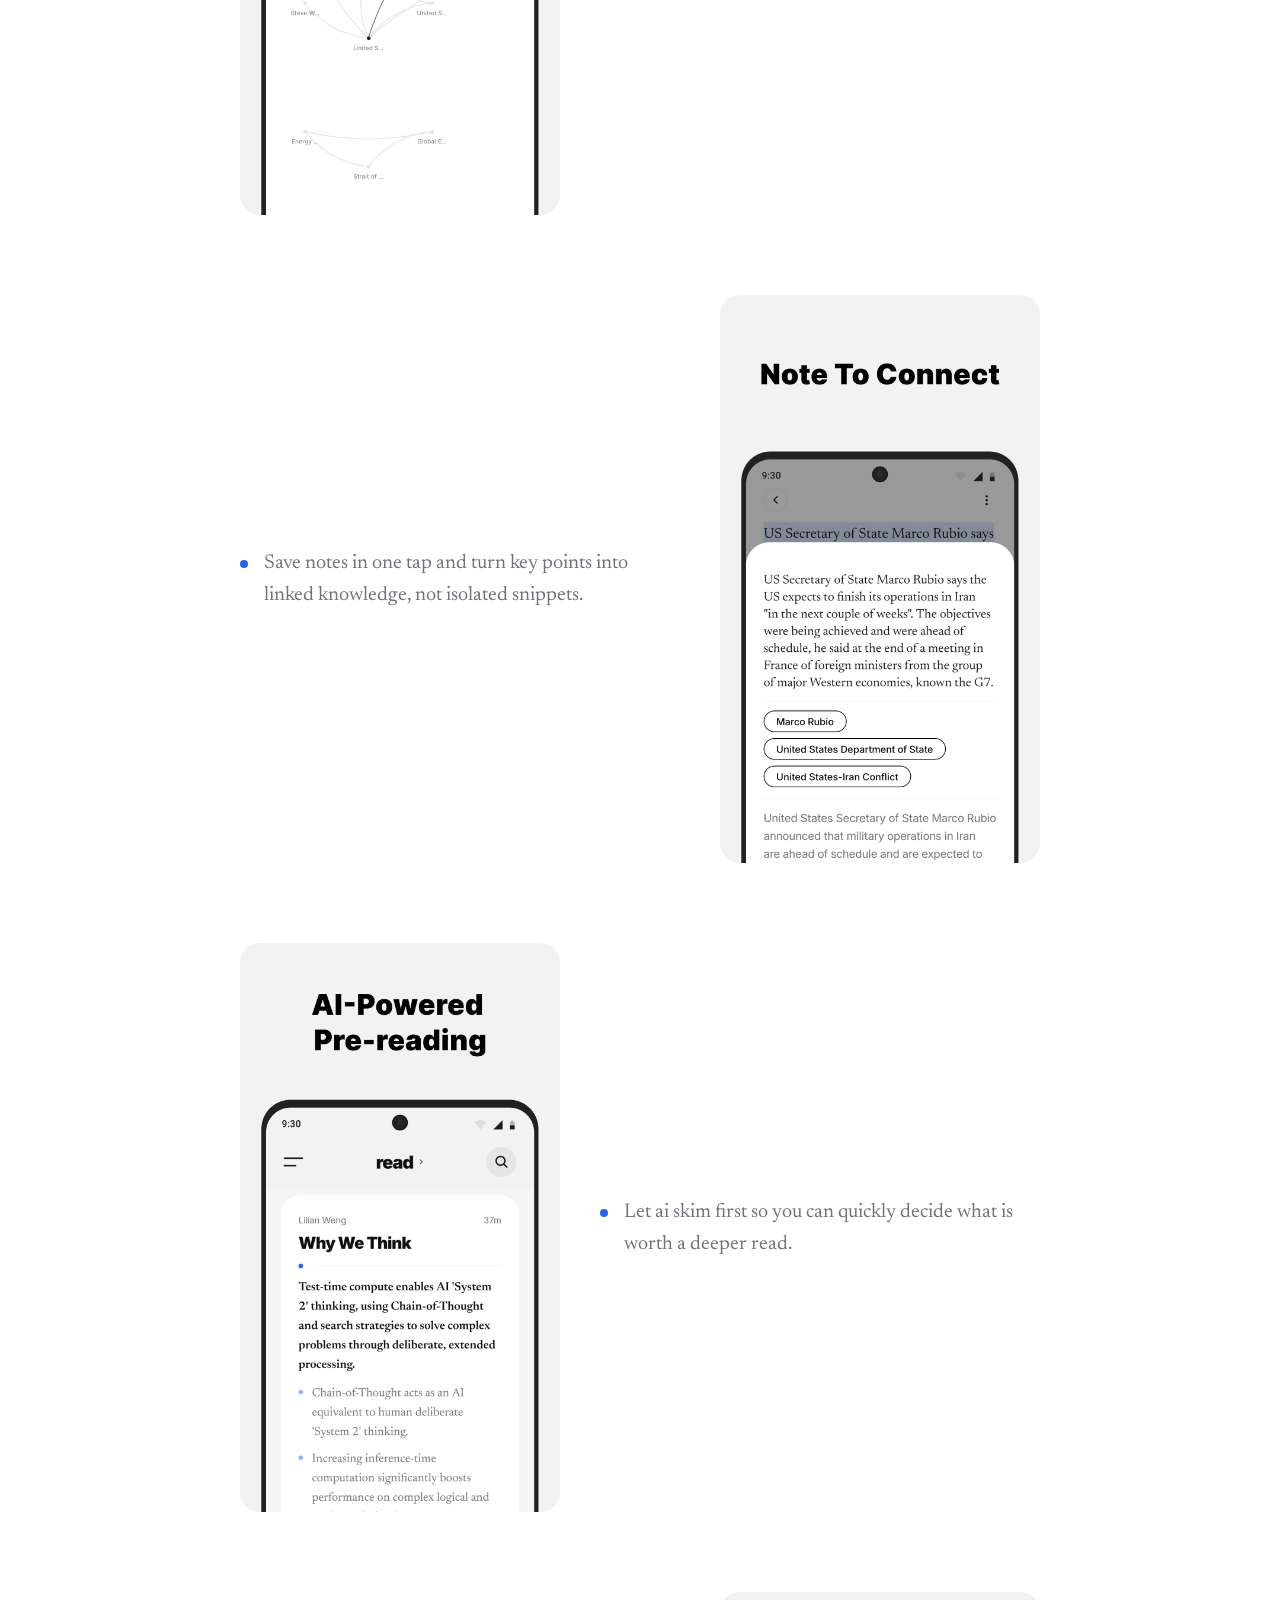
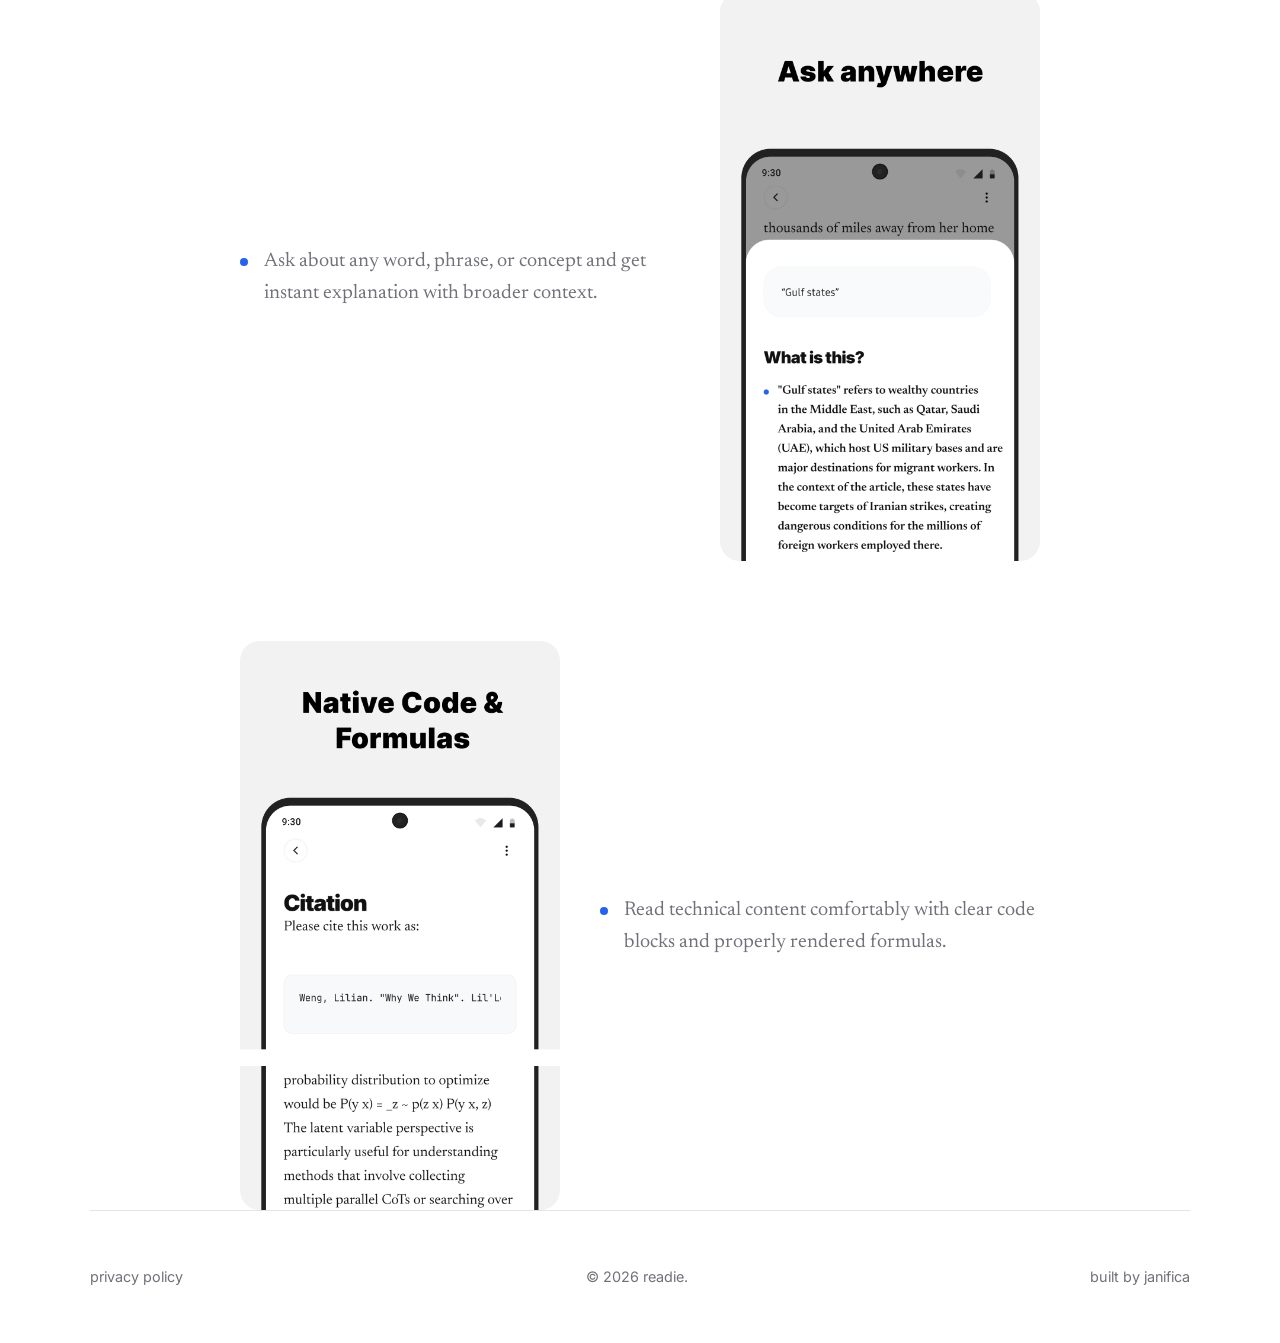
==== commit 269aa340: "Update index.html" ====
--- a/index.html
+++ b/index.html
@@ -37,14 +37,14 @@
             <br />
             I'd truly appreciate anyone willing to try it and share their feedback.
           </p>
-          <details class="cta-details">
-            <summary class="btn primary">Join the Test</summary>
-            <div class="cta-content">
-              <p>Send your Google Play account email to <a href="mailto:janificagope@gmail.com?subject=Readie: Request Beta Access">janificagope@gmail.com</a>.
-                <br />
-                I will add you to the test list as soon as possible.</p>
-            </div>
-          </details>
+          <a
+            class="btn primary"
+            href="https://groups.google.com/g/readie-closed-testing"
+            target="_blank"
+            rel="noopener noreferrer"
+          >
+            Join the Test
+          </a>
         </div>
       </section>
 
--- a/styles.css
+++ b/styles.css
@@ -125,11 +125,11 @@
 }
 
 .btn {
-  padding: 0.8rem 1.8rem;
+  padding: 0.6rem 1.4rem;
   border-radius: 999px;
   text-decoration: none;
   font-weight: 600;
-  font-size: 0.95rem;
+  font-size: 0.85rem;
   transition: all 0.2s;
   cursor: pointer;
   border: none;
@@ -174,12 +174,12 @@
 
 .cta-content {
   margin-top: var(--space-2xl);
-  padding: var(--space-2xl);
+  padding: 1rem 1.4rem;
   background-color: var(--bg);
-  border-radius: 16px;
+  border-radius: 12px;
   border: 1px solid var(--border);
   font-family: "Newsreader", serif;
-  font-size: 1.15rem;
+  font-size: 0.95rem;
   color: var(--text-muted);
   line-height: 1.6;
   max-width: 480px;
